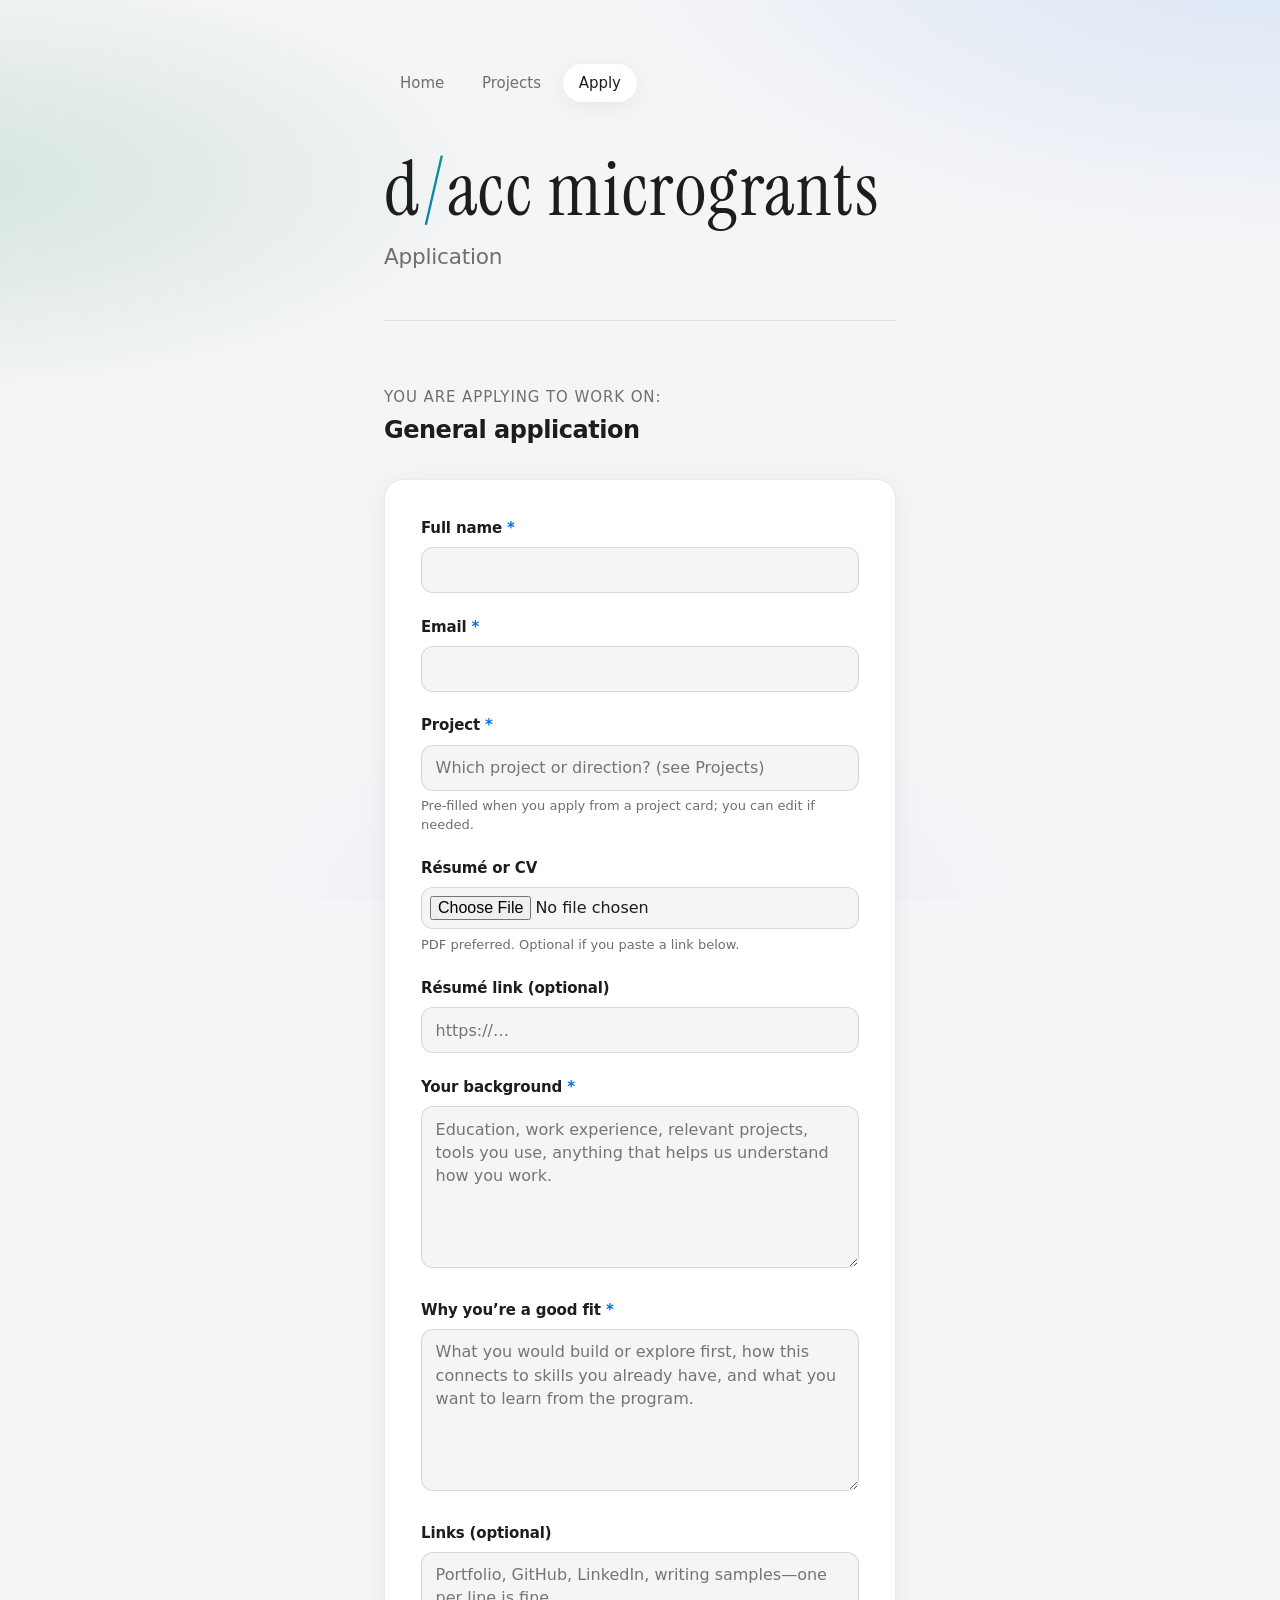
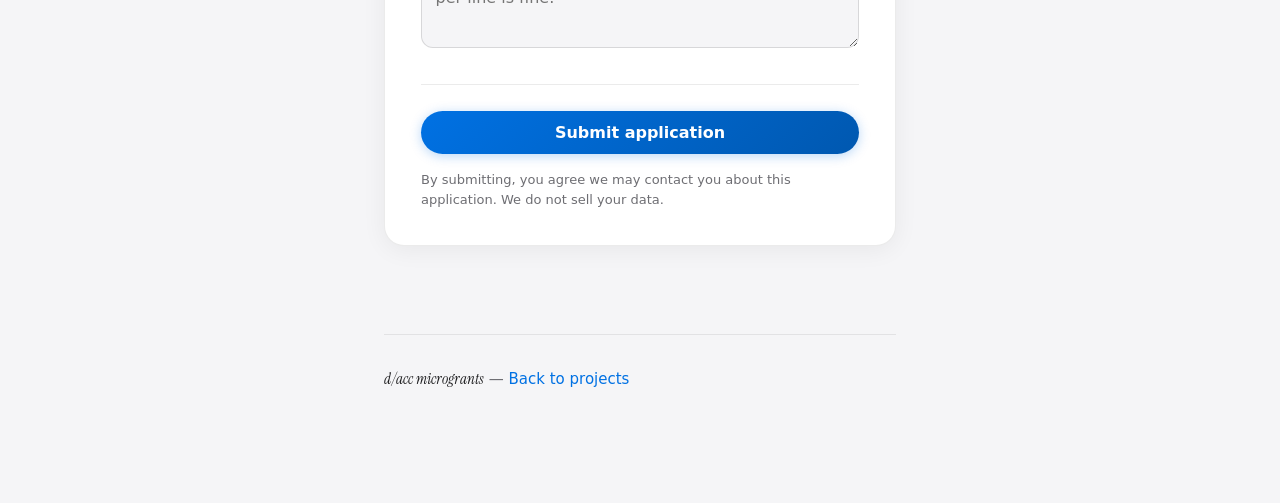
==== apply.html @ 26835575 "Add apply form, thank-you page, CC0 hero image, and nav updates Made-with: Cursor" ====
<!DOCTYPE html>
<html lang="en">
<head>
  <meta charset="utf-8">
  <meta name="viewport" content="width=device-width, initial-scale=1">
  <title>Apply — d/acc microgrants</title>
  <meta name="description" content="Apply to work on a d/acc microgrants project.">
  <link rel="preconnect" href="https://fonts.googleapis.com">
  <link rel="preconnect" href="https://fonts.gstatic.com" crossorigin>
  <link href="https://fonts.googleapis.com/css2?family=Instrument+Serif:ital@0;1&display=swap" rel="stylesheet">
  <link rel="stylesheet" href="styles.css">
  <!-- Form delivery: replace YOUR_EMAIL with the inbox that should receive applications (FormSubmit.co will ask you to confirm it once). -->
</head>
<body>
  <div class="wrap wrap--narrow">
    <nav class="nav" aria-label="Primary">
      <a href="index.html">Home</a>
      <a href="projects.html">Projects</a>
      <a href="apply.html" aria-current="page">Apply</a>
    </nav>

    <header class="site-header">
      <h1 class="mark"><a href="index.html">d<span>/</span>acc microgrants</a></h1>
      <p class="tagline">Application</p>
    </header>

    <p class="apply-lead">You are applying to work on:</p>
    <p class="apply-project" id="project-display">Loading…</p>

    <form
      class="apply-form"
      action="https://formsubmit.co/YOUR_EMAIL@example.com"
      method="post"
      enctype="multipart/form-data"
    >
      <input type="hidden" name="_subject" id="form-subject" value="d/acc microgrants application">
      <input type="hidden" name="_next" id="form-next" value="">
      <input type="hidden" name="_captcha" value="false">
      <input type="text" name="_honey" class="form-honey" tabindex="-1" autocomplete="off" aria-hidden="true">

      <div class="form-field">
        <label class="form-label" for="field-name">Full name <span class="form-req">*</span></label>
        <input class="form-input" type="text" name="name" id="field-name" required autocomplete="name">
      </div>

      <div class="form-field">
        <label class="form-label" for="field-email">Email <span class="form-req">*</span></label>
        <input class="form-input" type="email" name="email" id="field-email" required autocomplete="email">
      </div>

      <div class="form-field">
        <label class="form-label" for="field-project">Project <span class="form-req">*</span></label>
        <input class="form-input" type="text" name="project" id="field-project" required>
        <p class="form-hint">Pre-filled when you apply from a project card; you can edit if needed.</p>
      </div>

      <div class="form-field">
        <label class="form-label" for="field-resume">Résumé or CV</label>
        <input class="form-input form-file" type="file" name="attachment" id="field-resume" accept=".pdf,.doc,.docx,.txt,application/pdf">
        <p class="form-hint">PDF preferred. Optional if you paste a link below.</p>
      </div>

      <div class="form-field">
        <label class="form-label" for="field-resume-url">Résumé link (optional)</label>
        <input class="form-input" type="url" name="resume_url" id="field-resume-url" placeholder="https://…" autocomplete="url">
      </div>

      <div class="form-field">
        <label class="form-label" for="field-background">Your background <span class="form-req">*</span></label>
        <textarea class="form-textarea" name="background" id="field-background" required rows="6" placeholder="Education, work experience, relevant projects, tools you use, anything that helps us understand how you work."></textarea>
      </div>

      <div class="form-field">
        <label class="form-label" for="field-fit">Why you&rsquo;re a good fit <span class="form-req">*</span></label>
        <textarea class="form-textarea" name="why_fit" id="field-fit" required rows="6" placeholder="What you would build or explore first, how this connects to skills you already have, and what you want to learn from the program."></textarea>
      </div>

      <div class="form-field">
        <label class="form-label" for="field-links">Links (optional)</label>
        <textarea class="form-textarea" name="links" id="field-links" rows="3" placeholder="Portfolio, GitHub, LinkedIn, writing samples—one per line is fine."></textarea>
      </div>

      <div class="form-actions">
        <button class="apply-btn form-submit" type="submit">Submit application</button>
        <p class="form-footnote">By submitting, you agree we may contact you about this application. We do not sell your data.</p>
      </div>
    </form>

    <footer>
      <p><em>d/acc microgrants</em> — <a href="projects.html" class="text-link">Back to projects</a></p>
    </footer>
  </div>

  <script>
    (function () {
      var params = new URLSearchParams(window.location.search);
      var raw = params.get("project");
      var projectInput = document.getElementById("field-project");
      var subject = document.getElementById("form-subject");
      var display = document.getElementById("project-display");
      var next = document.getElementById("form-next");

      if (raw) {
        var decoded = decodeURIComponent(raw.replace(/\+/g, " "));
        projectInput.value = decoded;
        display.textContent = decoded;
        subject.value = "Application: " + decoded;
      } else {
        display.textContent = "General application";
        projectInput.placeholder = "Which project or direction? (see Projects)";
        subject.value = "d/acc microgrants application (general)";
      }

      next.value = new URL("thank-you.html", window.location.href).href;
    })();
  </script>
</body>
</html>
---- styles.css ----
:root {
  --bg: #f5f5f7;
  --bg-elevated: #ffffff;
  --text: #1d1d1f;
  --muted: #6e6e73;
  --border: rgba(0, 0, 0, 0.08);
  --border-strong: rgba(0, 0, 0, 0.12);
  --accent-green: #0d7d4d;
  --accent-green-mid: #12a162;
  --accent-blue: #0071e3;
  --accent-blue-deep: #0058b0;
  --glow-green: rgba(13, 125, 77, 0.14);
  --glow-blue: rgba(0, 113, 227, 0.12);
  --max: 58rem;
  --max-wide: 80rem;
  --radius-lg: 20px;
  --radius-md: 12px;
  --shadow-soft: 0 4px 24px rgba(0, 0, 0, 0.06);
  --shadow-card: 0 8px 40px rgba(0, 0, 0, 0.07);
}

* {
  box-sizing: border-box;
}

html {
  scroll-behavior: smooth;
}

body {
  margin: 0;
  font-family: system-ui, -apple-system, BlinkMacSystemFont, "Segoe UI", Roboto, "Helvetica Neue", Arial, sans-serif;
  font-size: 1.0625rem;
  line-height: 1.6;
  color: var(--text);
  background-color: var(--bg);
  background-image:
    radial-gradient(ellipse 100% 70% at 100% -10%, var(--glow-blue), transparent 55%),
    radial-gradient(ellipse 90% 50% at -5% 20%, var(--glow-green), transparent 50%),
    radial-gradient(ellipse 60% 40% at 50% 100%, rgba(0, 113, 227, 0.05), transparent 55%);
  background-attachment: fixed;
  -webkit-font-smoothing: antialiased;
}

.wrap {
  max-width: min(var(--max), 100% - 2rem);
  margin: 0 auto;
  padding: clamp(2.25rem, 5vw, 4rem) clamp(1.25rem, 5vw, 4rem) clamp(4rem, 10vw, 7rem);
}

.page-home main.wrap {
  padding-top: clamp(0.5rem, 2vw, 1.25rem);
}

.wrap--wide {
  max-width: min(var(--max-wide), 100% - 2rem);
}

.wrap--narrow {
  max-width: min(40rem, 100% - 2rem);
}

.nav {
  display: flex;
  flex-wrap: wrap;
  align-items: center;
  gap: 0.35rem;
  margin-bottom: clamp(2rem, 4vw, 3rem);
  font-size: 0.9375rem;
  font-weight: 500;
}

.nav a {
  color: var(--muted);
  text-decoration: none;
  padding: 0.45rem 1rem;
  border-radius: 999px;
  transition: color 0.2s ease, background 0.2s ease, box-shadow 0.2s ease;
}

.nav a:hover {
  color: var(--text);
  background: rgba(255, 255, 255, 0.65);
}

.nav a[aria-current="page"] {
  color: var(--text);
  background: var(--bg-elevated);
  box-shadow: var(--shadow-soft);
}

.nav a:focus-visible {
  outline: 2px solid var(--accent-blue);
  outline-offset: 3px;
}

.site-header {
  margin-bottom: clamp(2.5rem, 5vw, 4rem);
  padding-bottom: clamp(2rem, 4vw, 3rem);
  border-bottom: 1px solid var(--border);
}

.hero-shell {
  position: relative;
  width: 100%;
  margin: 0 0 clamp(1.5rem, 3vw, 2.5rem);
  overflow: hidden;
  border-radius: 0 0 clamp(16px, 2.5vw, var(--radius-lg)) clamp(16px, 2.5vw, var(--radius-lg));
  box-shadow: 0 12px 48px rgba(0, 0, 0, 0.08);
}

.hero-bg {
  position: absolute;
  inset: 0;
  width: 100%;
  height: 100%;
  object-fit: cover;
  object-position: center 38%;
}

.hero-overlay {
  position: absolute;
  inset: 0;
  z-index: 1;
  pointer-events: none;
  background: linear-gradient(
    165deg,
    rgba(255, 255, 255, 0.92) 0%,
    rgba(245, 245, 247, 0.55) 28%,
    rgba(245, 245, 247, 0.72) 55%,
    rgba(245, 245, 247, 0.96) 100%
  );
}

.hero-inner {
  position: relative;
  z-index: 2;
  min-height: min(68vh, 720px);
  display: flex;
  flex-direction: column;
  padding-top: clamp(1.75rem, 4vw, 2.75rem);
  padding-bottom: clamp(2rem, 4vw, 3rem);
}

.hero-inner .nav {
  margin-bottom: auto;
}

.hero-head {
  margin-top: clamp(2.5rem, 10vh, 6rem);
}

.hero-head .mark {
  text-shadow: 0 1px 2px rgba(255, 255, 255, 0.8);
}

.hero-head .tagline {
  text-shadow: 0 1px 1px rgba(255, 255, 255, 0.9);
}

.hero-credit {
  margin: 1.5rem 0 0;
  padding-top: 1rem;
  border-top: 1px solid var(--border);
  font-size: 0.75rem;
  color: var(--muted);
  line-height: 1.5;
  max-width: 52ch;
}

.hero-credit a {
  color: var(--muted);
  text-decoration: underline;
  text-decoration-color: rgba(0, 113, 227, 0.35);
  text-underline-offset: 2px;
}

.hero-credit a:hover {
  color: var(--accent-blue);
  text-decoration-color: var(--accent-blue);
}

.mark {
  font-family: "Instrument Serif", Georgia, "Times New Roman", serif;
  font-size: clamp(3rem, 8.5vw, 4.75rem);
  font-weight: 400;
  letter-spacing: 0.02em;
  line-height: 1.05;
  margin: 0 0 0.65rem;
  font-feature-settings: "kern" 1;
}

.mark a {
  color: inherit;
  text-decoration: none;
}

.mark a:hover {
  opacity: 0.85;
}

.mark span {
  background: linear-gradient(125deg, var(--accent-green-mid) 0%, var(--accent-blue) 100%);
  -webkit-background-clip: text;
  background-clip: text;
  -webkit-text-fill-color: transparent;
  padding-right: 0.02em;
}

@supports not (background-clip: text) {
  .mark span {
    -webkit-text-fill-color: var(--accent-blue);
    color: var(--accent-blue);
  }
}

.tagline {
  margin: 0;
  font-size: clamp(1.125rem, 2.5vw, 1.35rem);
  color: var(--muted);
  font-weight: 400;
  max-width: 36ch;
  line-height: 1.45;
  letter-spacing: -0.01em;
}

section {
  margin-bottom: clamp(3rem, 6vw, 5rem);
}

section:last-of-type {
  margin-bottom: 0;
}

h2 {
  font-family: "Instrument Serif", Georgia, "Times New Roman", serif;
  font-size: clamp(1.65rem, 3.5vw, 2rem);
  font-weight: 400;
  margin: 0 0 0.85rem;
  color: var(--text);
  letter-spacing: -0.02em;
}

.project-area {
  margin-bottom: clamp(3rem, 5vw, 4.5rem);
}

.project-area:last-of-type {
  margin-bottom: 0;
}

.project-area > p {
  margin: 0 0 1.25rem;
  color: var(--muted);
  max-width: 52ch;
}

.project-area .goal-lead strong {
  color: var(--text);
  font-weight: 600;
}

.card-grid {
  display: grid;
  gap: 1.25rem;
  grid-template-columns: 1fr;
}

@media (min-width: 700px) {
  .card-grid {
    grid-template-columns: repeat(2, 1fr);
  }
}

@media (min-width: 1100px) {
  .card-grid {
    grid-template-columns: repeat(3, 1fr);
  }
}

.project-card {
  background: var(--bg-elevated);
  border: 1px solid var(--border);
  border-radius: var(--radius-lg);
  padding: 1.5rem 1.6rem;
  display: flex;
  flex-direction: column;
  gap: 1rem;
  min-height: 100%;
  box-shadow: var(--shadow-soft);
  transition: box-shadow 0.25s ease, border-color 0.25s ease, transform 0.25s ease;
}

.project-card:hover {
  box-shadow: var(--shadow-card);
  border-color: var(--border-strong);
  transform: translateY(-2px);
}

.project-card h3 {
  margin: 0;
  font-size: 1.0625rem;
  font-weight: 600;
  color: var(--text);
  line-height: 1.35;
  letter-spacing: -0.015em;
}

.project-card p {
  margin: 0;
  flex: 1;
  font-size: 0.98rem;
  color: var(--muted);
  line-height: 1.55;
}

.apply-btn {
  display: inline-block;
  align-self: flex-start;
  margin-top: 0.15rem;
  padding: 0.6rem 1.2rem;
  font-size: 0.875rem;
  font-weight: 600;
  font-family: inherit;
  color: #fff;
  background: linear-gradient(135deg, var(--accent-blue) 0%, var(--accent-blue-deep) 100%);
  border: none;
  border-radius: 980px;
  text-decoration: none;
  cursor: pointer;
  box-shadow: 0 2px 12px rgba(0, 113, 227, 0.28);
  transition: transform 0.2s ease, box-shadow 0.2s ease, filter 0.2s ease;
}

.apply-btn:hover {
  filter: brightness(1.05);
  box-shadow: 0 4px 20px rgba(0, 113, 227, 0.35);
  transform: translateY(-1px);
}

.apply-btn:focus-visible {
  outline: 2px solid var(--accent-green-mid);
  outline-offset: 3px;
}

p {
  margin: 0 0 1rem;
  color: var(--muted);
  max-width: 62ch;
}

p:last-child {
  margin-bottom: 0;
}

.lede {
  font-size: clamp(1.2rem, 2.5vw, 1.45rem);
  color: var(--text);
  line-height: 1.55;
  max-width: 52ch;
  letter-spacing: -0.02em;
}

.lede strong {
  color: var(--text);
  font-weight: 600;
}

.our-bet em {
  color: var(--text);
  font-style: normal;
  font-weight: 500;
}

ul.risks {
  list-style: none;
  margin: 1.5rem 0 0;
  padding: 0;
}

ul.risks li {
  margin: 0;
  padding: 1.75rem 0;
  background: none;
  border: none;
  border-radius: 0;
  border-bottom: 1px solid var(--border);
}

ul.risks li:first-child {
  padding-top: 0;
}

ul.risks li:last-child {
  border-bottom: none;
  padding-bottom: 0;
}

ul.risks strong {
  display: block;
  font-weight: 600;
  font-size: 1.0625rem;
  color: var(--text);
  margin-bottom: 0.4rem;
  letter-spacing: -0.02em;
}

ul.risks a {
  color: var(--accent-blue);
  text-decoration: none;
  font-weight: 500;
  border-bottom: 1px solid transparent;
  transition: border-color 0.15s ease, color 0.15s ease;
}

ul.risks a:hover {
  border-bottom-color: var(--accent-blue);
}

ul.risks a:focus-visible {
  outline: 2px solid var(--accent-blue);
  outline-offset: 3px;
  border-radius: 2px;
}

.section-provide > h2 {
  margin-bottom: 0.5rem;
}

.section-provide .section-sub {
  margin: 0 0 1.75rem;
  color: var(--muted);
  max-width: 48ch;
}

.offer {
  display: grid;
  gap: 1.25rem;
  grid-template-columns: 1fr;
}

@media (min-width: 720px) {
  .offer {
    grid-template-columns: repeat(3, 1fr);
  }
}

.offer article {
  padding: 1.6rem 1.5rem;
  border-radius: var(--radius-lg);
  background: var(--bg-elevated);
  border: 1px solid var(--border);
  box-shadow: var(--shadow-soft);
  position: relative;
  overflow: hidden;
}

.offer article::before {
  content: "";
  position: absolute;
  top: 0;
  left: 0;
  right: 0;
  height: 3px;
  border-radius: var(--radius-lg) var(--radius-lg) 0 0;
  opacity: 0.9;
}

.offer article:nth-child(1)::before {
  background: linear-gradient(90deg, var(--accent-green-mid), var(--accent-green));
}

.offer article:nth-child(2)::before {
  background: linear-gradient(90deg, var(--accent-blue), #5ac8fa);
}

.offer article:nth-child(3)::before {
  background: linear-gradient(90deg, var(--accent-green-mid), var(--accent-blue));
}

.offer h3 {
  margin: 0 0 0.5rem;
  font-size: 1.0625rem;
  font-weight: 600;
  color: var(--text);
  letter-spacing: -0.02em;
}

.offer p {
  margin: 0;
  font-size: 0.98rem;
  max-width: none;
}

footer {
  margin-top: clamp(3.5rem, 7vw, 5.5rem);
  padding-top: 2rem;
  border-top: 1px solid var(--border);
  font-size: 0.9375rem;
  color: var(--muted);
}

footer em {
  font-family: "Instrument Serif", Georgia, serif;
  font-style: italic;
  color: var(--text);
}

.page-intro {
  margin-bottom: clamp(2.5rem, 4vw, 3.5rem);
}

.page-intro p {
  margin: 0;
  font-size: 1.125rem;
  color: var(--muted);
  max-width: 48ch;
  line-height: 1.55;
}

.text-link {
  color: var(--accent-blue);
  text-decoration: none;
  font-weight: 500;
  border-bottom: 1px solid transparent;
  transition: border-color 0.15s ease, color 0.15s ease;
}

.text-link:hover {
  border-bottom-color: var(--accent-blue);
}

.text-link:focus-visible {
  outline: 2px solid var(--accent-blue);
  outline-offset: 3px;
  border-radius: 2px;
}

.inline-cta .text-link {
  font-weight: 600;
}

.inline-cta {
  margin-top: 1.75rem;
  max-width: none;
}

.faq {
  margin: 0;
  padding: 0;
  list-style: none;
}

.faq-item {
  margin: 0;
  padding: 1.65rem 0;
  background: none;
  border: none;
  border-radius: 0;
  border-bottom: 1px solid var(--border);
}

.faq-item:first-child {
  padding-top: 0.25rem;
}

.faq-item:last-child {
  border-bottom: none;
  padding-bottom: 0;
}

.faq-item h3 {
  margin: 0 0 0.55rem;
  font-family: system-ui, -apple-system, BlinkMacSystemFont, "Segoe UI", sans-serif;
  font-size: 1.0625rem;
  font-weight: 600;
  color: var(--text);
  line-height: 1.35;
  letter-spacing: -0.02em;
}

.faq-item p {
  margin: 0;
  font-size: 1rem;
  color: var(--muted);
  max-width: 58ch;
  line-height: 1.6;
}

.faq-item strong {
  color: var(--text);
  font-weight: 600;
}

.faq-intro {
  margin: 0 0 0.25rem;
  color: var(--muted);
  max-width: 48ch;
}

.apply-lead {
  margin: 0 0 0.35rem;
  font-size: 0.9375rem;
  font-weight: 500;
  color: var(--muted);
  text-transform: uppercase;
  letter-spacing: 0.06em;
  max-width: none;
}

.apply-project {
  margin: 0 0 2rem;
  font-size: clamp(1.25rem, 3vw, 1.5rem);
  font-weight: 600;
  color: var(--text);
  letter-spacing: -0.02em;
  line-height: 1.35;
  max-width: none;
}

.apply-form {
  position: relative;
  background: var(--bg-elevated);
  border: 1px solid var(--border);
  border-radius: var(--radius-lg);
  padding: clamp(1.5rem, 4vw, 2.25rem);
  box-shadow: var(--shadow-soft);
}

.form-field {
  margin-bottom: 1.35rem;
}

.form-field:last-of-type {
  margin-bottom: 0;
}

.form-label {
  display: block;
  margin-bottom: 0.45rem;
  font-size: 0.9375rem;
  font-weight: 600;
  color: var(--text);
  letter-spacing: -0.01em;
}

.form-req {
  color: var(--accent-blue);
  font-weight: 700;
}

.form-input,
.form-textarea {
  width: 100%;
  margin: 0;
  padding: 0.65rem 0.85rem;
  font-family: inherit;
  font-size: 1rem;
  line-height: 1.45;
  color: var(--text);
  background: var(--bg);
  border: 1px solid var(--border-strong);
  border-radius: var(--radius-md);
  transition: border-color 0.2s ease, box-shadow 0.2s ease;
}

.form-input:focus,
.form-textarea:focus {
  outline: none;
  border-color: var(--accent-blue);
  box-shadow: 0 0 0 3px rgba(0, 113, 227, 0.15);
}

.form-textarea {
  resize: vertical;
  min-height: 6rem;
}

.form-file {
  padding: 0.5rem;
  cursor: pointer;
}

.form-hint {
  margin: 0.4rem 0 0;
  font-size: 0.8125rem;
  color: var(--muted);
  line-height: 1.45;
  max-width: none;
}

.form-honey {
  position: absolute;
  left: -9999px;
  width: 1px;
  height: 1px;
  opacity: 0;
}

.form-actions {
  margin-top: 1.75rem;
  padding-top: 1.5rem;
  border-top: 1px solid var(--border);
}

.form-submit {
  width: 100%;
  text-align: center;
  padding-top: 0.75rem;
  padding-bottom: 0.75rem;
  font-size: 1rem;
}

.form-footnote {
  margin: 1rem 0 0;
  font-size: 0.8125rem;
  color: var(--muted);
  line-height: 1.5;
  max-width: none;
}

.thank-you-lede {
  margin-bottom: 1rem;
}

.thank-you-muted {
  margin: 0 0 1.5rem;
  color: var(--muted);
  max-width: 48ch;
}
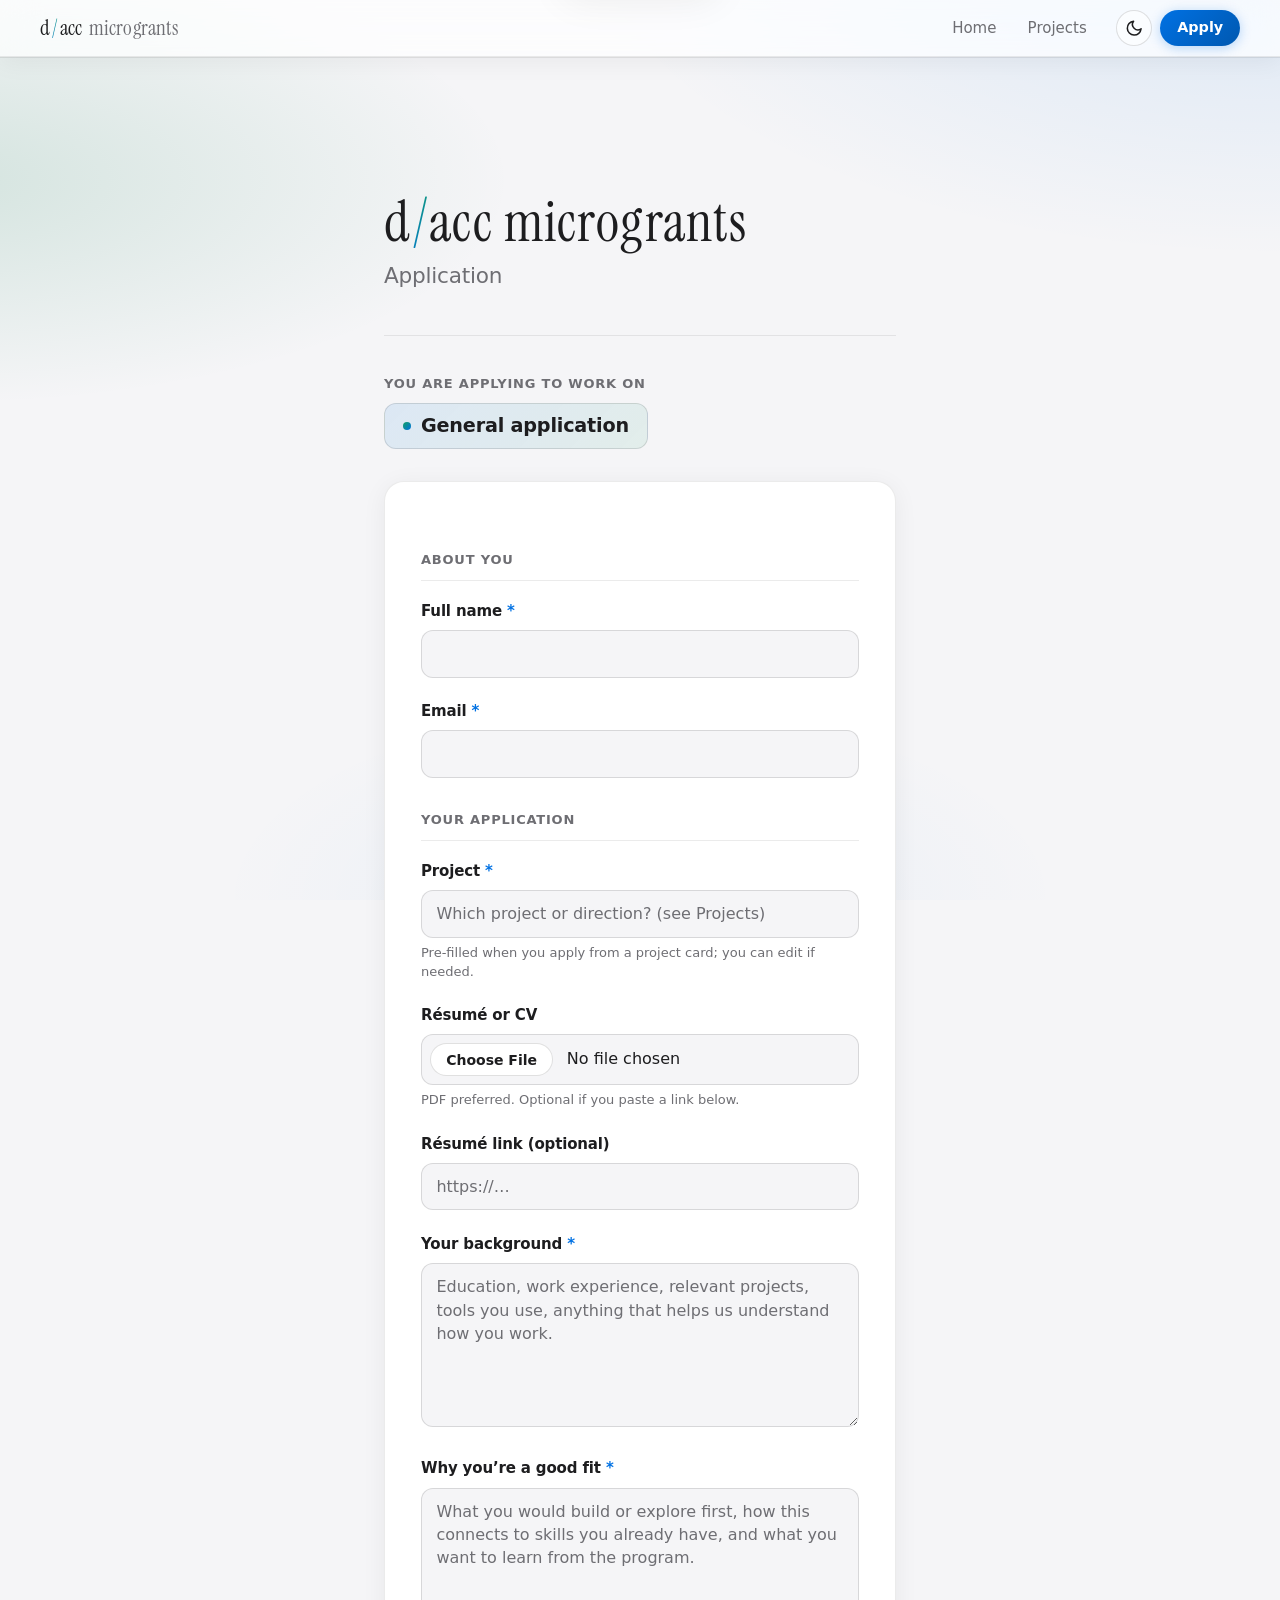
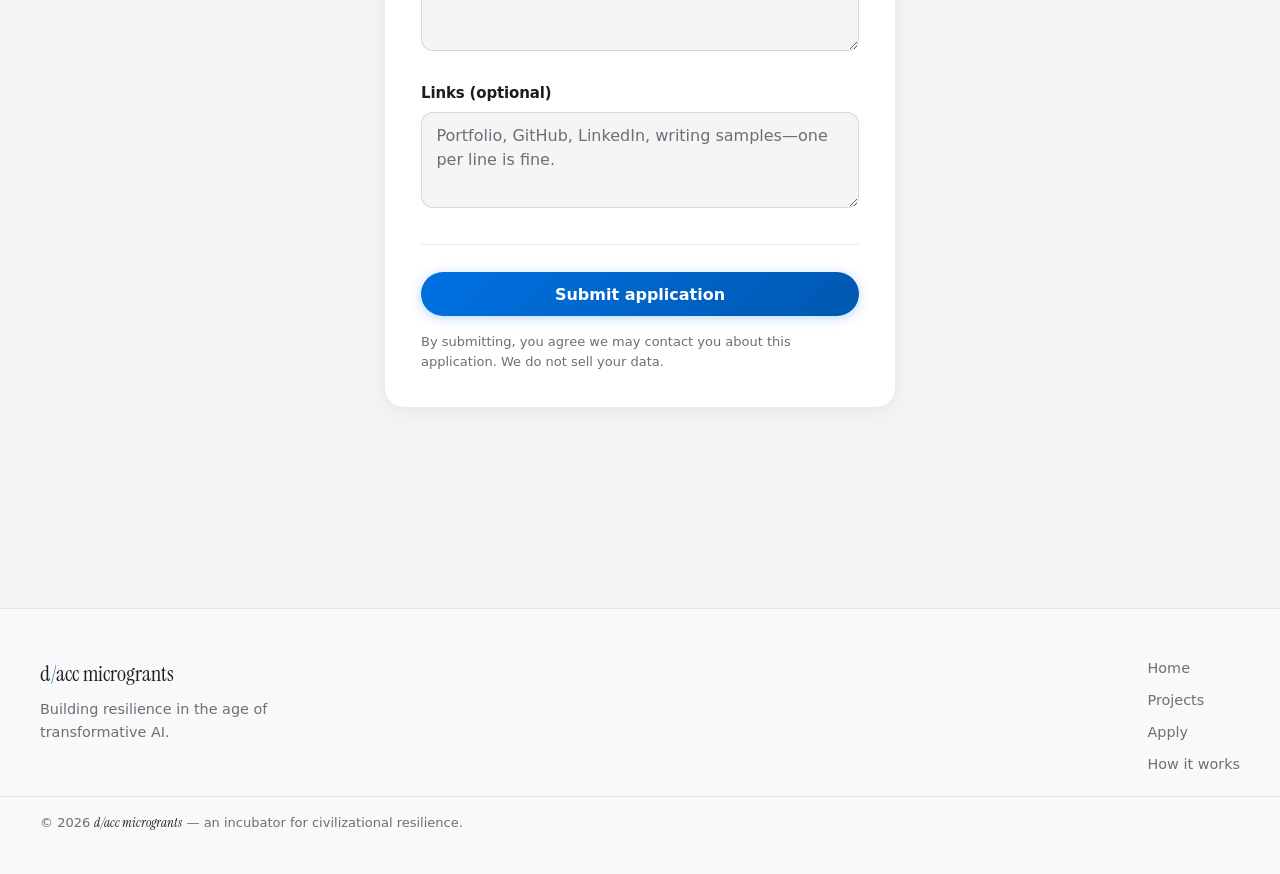
==== commit 28318de6: "Improve UX/UI: persistent header, dark mode, project search + category nav - Add a persistent glassy" ====
--- a/apply.html
+++ b/apply.html
@@ -5,27 +5,45 @@
   <meta name="viewport" content="width=device-width, initial-scale=1">
   <title>Apply — d/acc microgrants</title>
   <meta name="description" content="Apply to work on a d/acc microgrants project.">
+  <meta name="theme-color" content="#f5f5f7" media="(prefers-color-scheme: light)">
+  <meta name="theme-color" content="#0b0d11" media="(prefers-color-scheme: dark)">
+  <meta name="robots" content="noindex">
+  <link rel="icon" href="favicon.svg" type="image/svg+xml">
   <link rel="preconnect" href="https://fonts.googleapis.com">
   <link rel="preconnect" href="https://fonts.gstatic.com" crossorigin>
   <link href="https://fonts.googleapis.com/css2?family=Instrument+Serif:ital@0;1&display=swap" rel="stylesheet">
   <link rel="stylesheet" href="styles.css">
+  <script>(function(){try{var t=localStorage.getItem('theme');if(!t){t=matchMedia('(prefers-color-scheme: dark)').matches?'dark':'light';}document.documentElement.setAttribute('data-theme',t);}catch(e){document.documentElement.setAttribute('data-theme','light');}})();</script>
   <!-- Form delivery: replace YOUR_EMAIL with the inbox that should receive applications (FormSubmit.co will ask you to confirm it once). -->
 </head>
-<body>
-  <div class="wrap wrap--narrow">
-    <nav class="nav" aria-label="Primary">
-      <a href="index.html">Home</a>
-      <a href="projects.html">Projects</a>
-      <a href="apply.html" aria-current="page">Apply</a>
-    </nav>
+<body class="page-apply">
+  <a class="skip-link" href="#main">Skip to content</a>
 
-    <header class="site-header">
+  <header class="site-bar" role="banner">
+    <div class="site-bar-inner">
+      <a class="site-bar-mark" href="index.html">d<span aria-hidden="true">/</span>acc<span class="site-bar-mark-light">&nbsp;microgrants</span></a>
+      <nav class="site-nav" aria-label="Primary">
+        <a href="index.html">Home</a>
+        <a href="projects.html">Projects</a>
+      </nav>
+      <div class="site-bar-actions">
+        <button class="theme-toggle" type="button" aria-label="Switch to dark theme" aria-pressed="false" title="Toggle dark mode">
+          <svg class="ti ti-moon" viewBox="0 0 24 24" fill="none" stroke="currentColor" stroke-width="2" stroke-linecap="round" stroke-linejoin="round" aria-hidden="true"><path d="M21 12.79A9 9 0 1 1 11.21 3 7 7 0 0 0 21 12.79z"/></svg>
+          <svg class="ti ti-sun" viewBox="0 0 24 24" fill="none" stroke="currentColor" stroke-width="2" stroke-linecap="round" stroke-linejoin="round" aria-hidden="true"><circle cx="12" cy="12" r="4"/><path d="M12 2v2M12 20v2M4.93 4.93l1.41 1.41M17.66 17.66l1.41 1.41M2 12h2M20 12h2M4.93 19.07l1.41-1.41M17.66 6.34l1.41-1.41"/></svg>
+        </button>
+        <a class="site-cta" href="apply.html" aria-current="page">Apply</a>
+      </div>
+    </div>
+  </header>
+
+  <main class="wrap wrap--narrow" id="main">
+    <div class="page-head">
       <h1 class="mark"><a href="index.html">d<span>/</span>acc microgrants</a></h1>
       <p class="tagline">Application</p>
-    </header>
+    </div>
 
-    <p class="apply-lead">You are applying to work on:</p>
-    <p class="apply-project" id="project-display">Loading…</p>
+    <p class="apply-lead">You are applying to work on</p>
+    <p class="apply-project"><span class="apply-project-chip" id="project-display">Loading…</span></p>
 
     <form
       class="apply-form"
@@ -38,6 +56,8 @@
       <input type="hidden" name="_captcha" value="false">
       <input type="text" name="_honey" class="form-honey" tabindex="-1" autocomplete="off" aria-hidden="true">
 
+      <p class="form-section-label">About you</p>
+
       <div class="form-field">
         <label class="form-label" for="field-name">Full name <span class="form-req">*</span></label>
         <input class="form-input" type="text" name="name" id="field-name" required autocomplete="name">
@@ -47,6 +67,8 @@
         <label class="form-label" for="field-email">Email <span class="form-req">*</span></label>
         <input class="form-input" type="email" name="email" id="field-email" required autocomplete="email">
       </div>
+
+      <p class="form-section-label">Your application</p>
 
       <div class="form-field">
         <label class="form-label" for="field-project">Project <span class="form-req">*</span></label>
@@ -85,11 +107,23 @@
         <p class="form-footnote">By submitting, you agree we may contact you about this application. We do not sell your data.</p>
       </div>
     </form>
+  </main>
 
-    <footer>
-      <p><em>d/acc microgrants</em> — <a href="projects.html" class="text-link">Back to projects</a></p>
-    </footer>
-  </div>
+  <footer class="site-footer">
+    <div class="site-footer-inner">
+      <div class="site-footer-brand">
+        <span class="footer-mark">d<span>/</span>acc microgrants</span>
+        <p>Building resilience in the age of transformative AI.</p>
+      </div>
+      <nav class="site-footer-nav" aria-label="Footer">
+        <a href="index.html">Home</a>
+        <a href="projects.html">Projects</a>
+        <a href="apply.html">Apply</a>
+        <a href="index.html#faq-heading">How it works</a>
+      </nav>
+    </div>
+    <p class="site-footer-fine">© <span data-year>2026</span> <em>d/acc microgrants</em> — an incubator for civilizational resilience.</p>
+  </footer>
 
   <script>
     (function () {
@@ -114,5 +148,6 @@
       next.value = new URL("thank-you.html", window.location.href).href;
     })();
   </script>
+  <script src="main.js" defer></script>
 </body>
 </html>
--- a/styles.css
+++ b/styles.css
@@ -1,22 +1,81 @@
+/* =========================================================================
+   d/acc microgrants — design system
+   Light is the default; [data-theme="dark"] supplies the dark palette.
+   Colors are driven by tokens so both themes share one set of rules.
+   ========================================================================= */
+
 :root {
   --bg: #f5f5f7;
+  --bg-rgb: 245, 245, 247;
   --bg-elevated: #ffffff;
+  --bg-elevated-rgb: 255, 255, 255;
   --text: #1d1d1f;
   --muted: #6e6e73;
   --border: rgba(0, 0, 0, 0.08);
   --border-strong: rgba(0, 0, 0, 0.12);
+
   --accent-green: #0d7d4d;
   --accent-green-mid: #12a162;
+  --accent-green-text: #0a5c3a;
   --accent-blue: #0071e3;
   --accent-blue-deep: #0058b0;
+
   --glow-green: rgba(13, 125, 77, 0.14);
   --glow-blue: rgba(0, 113, 227, 0.12);
+  --glow-bottom: rgba(0, 113, 227, 0.05);
+
+  --glass-bg: rgba(255, 255, 255, 0.55);
+  --glass-bg-hover: rgba(255, 255, 255, 0.82);
+  --glass-bg-active: rgba(255, 255, 255, 0.94);
+  --bar-bg: rgba(255, 255, 255, 0.72);
+  --field-bg: var(--bg);
+
+  --hero-shadow: 0 1px 3px rgba(255, 255, 255, 0.9), 0 2px 20px rgba(245, 245, 247, 0.8);
+
   --max: 58rem;
   --max-wide: 80rem;
+  --bar-h: 3.5rem;
+
   --radius-lg: 20px;
   --radius-md: 12px;
+  --radius-pill: 980px;
+
   --shadow-soft: 0 4px 24px rgba(0, 0, 0, 0.06);
   --shadow-card: 0 8px 40px rgba(0, 0, 0, 0.07);
+  --shadow-bar: 0 1px 0 var(--border), 0 6px 24px rgba(0, 0, 0, 0.05);
+}
+
+:root[data-theme="dark"] {
+  --bg: #0b0d11;
+  --bg-rgb: 11, 13, 17;
+  --bg-elevated: #15181e;
+  --bg-elevated-rgb: 21, 24, 30;
+  --text: #f1f3f5;
+  --muted: #9aa1ac;
+  --border: rgba(255, 255, 255, 0.10);
+  --border-strong: rgba(255, 255, 255, 0.18);
+
+  --accent-green: #34d39b;
+  --accent-green-mid: #2bbf8a;
+  --accent-green-text: #41dca3;
+  --accent-blue: #3b9dff;
+  --accent-blue-deep: #2f7fe0;
+
+  --glow-green: rgba(45, 212, 164, 0.10);
+  --glow-blue: rgba(59, 157, 255, 0.10);
+  --glow-bottom: rgba(59, 157, 255, 0.06);
+
+  --glass-bg: rgba(30, 34, 42, 0.55);
+  --glass-bg-hover: rgba(42, 48, 58, 0.85);
+  --glass-bg-active: rgba(50, 56, 68, 0.95);
+  --bar-bg: rgba(13, 16, 21, 0.72);
+  --field-bg: rgba(255, 255, 255, 0.04);
+
+  --hero-shadow: 0 1px 12px rgba(0, 0, 0, 0.6), 0 2px 30px rgba(0, 0, 0, 0.5);
+
+  --shadow-soft: 0 4px 24px rgba(0, 0, 0, 0.4);
+  --shadow-card: 0 10px 44px rgba(0, 0, 0, 0.55);
+  --shadow-bar: 0 1px 0 var(--border), 0 8px 28px rgba(0, 0, 0, 0.45);
 }
 
 * {
@@ -37,21 +96,24 @@
   background-image:
     radial-gradient(ellipse 100% 70% at 100% -10%, var(--glow-blue), transparent 55%),
     radial-gradient(ellipse 90% 50% at -5% 20%, var(--glow-green), transparent 50%),
-    radial-gradient(ellipse 60% 40% at 50% 100%, rgba(0, 113, 227, 0.05), transparent 55%);
+    radial-gradient(ellipse 60% 40% at 50% 100%, var(--glow-bottom), transparent 55%);
   background-attachment: fixed;
   -webkit-font-smoothing: antialiased;
-}
-
+  transition: background-color 0.3s ease, color 0.3s ease;
+}
+
+::selection {
+  background: var(--accent-blue);
+  color: #fff;
+}
+
+/* ---------- Layout ---------- */
 .wrap {
   max-width: min(var(--max), 100% - 2rem);
   margin: 0 auto;
   padding: clamp(2.25rem, 5vw, 4rem) clamp(1.25rem, 5vw, 4rem) clamp(4rem, 10vw, 7rem);
 }
 
-.page-home main.wrap {
-  padding-top: clamp(0.5rem, 2vw, 1.25rem);
-}
-
 .wrap--wide {
   max-width: min(var(--max-wide), 100% - 2rem);
 }
@@ -60,53 +122,219 @@
   max-width: min(40rem, 100% - 2rem);
 }
 
-.nav {
+.page-home-main {
+  padding-top: clamp(2rem, 5vw, 3rem);
+}
+
+/* ---------- Skip link ---------- */
+.skip-link {
+  position: fixed;
+  top: 0.75rem;
+  left: 50%;
+  transform: translate(-50%, -150%);
+  z-index: 200;
+  padding: 0.6rem 1.1rem;
+  border-radius: var(--radius-pill);
+  background: var(--accent-blue);
+  color: #fff;
+  font-size: 0.9rem;
+  font-weight: 600;
+  text-decoration: none;
+  box-shadow: var(--shadow-card);
+  transition: transform 0.2s ease;
+}
+
+.skip-link:focus {
+  transform: translate(-50%, 0);
+  outline: 2px solid #fff;
+  outline-offset: 2px;
+}
+
+/* ---------- Persistent header ---------- */
+.site-bar {
+  position: sticky;
+  top: 0;
+  z-index: 100;
+  background: var(--bar-bg);
+  -webkit-backdrop-filter: saturate(180%) blur(18px);
+  backdrop-filter: saturate(180%) blur(18px);
+  border-bottom: 1px solid var(--border);
+  box-shadow: var(--shadow-bar);
+}
+
+/* On the home page the bar floats in only after the hero is scrolled past. */
+.site-bar--auto {
+  position: fixed;
+  left: 0;
+  right: 0;
+  top: 0;
+  transform: translateY(-100%);
+  opacity: 0;
+  pointer-events: none;
+  transition: transform 0.35s ease, opacity 0.35s ease;
+}
+
+.site-bar--auto.is-visible {
+  transform: translateY(0);
+  opacity: 1;
+  pointer-events: auto;
+}
+
+.site-bar-inner {
+  display: flex;
+  align-items: center;
+  gap: 0.75rem 1rem;
+  max-width: var(--max-wide);
+  margin: 0 auto;
+  min-height: var(--bar-h);
+  padding: 0.45rem clamp(1.1rem, 5vw, 2.5rem);
+}
+
+.site-bar-mark {
+  display: inline-flex;
+  align-items: baseline;
+  gap: 0.1em;
+  margin-right: auto;
+  font-family: "Instrument Serif", Georgia, "Times New Roman", serif;
+  font-size: 1.3rem;
+  letter-spacing: 0.01em;
+  color: var(--text);
+  text-decoration: none;
+  white-space: nowrap;
+}
+
+.site-bar-mark span[aria-hidden] {
+  background: linear-gradient(125deg, var(--accent-green-mid) 0%, var(--accent-blue) 100%);
+  -webkit-background-clip: text;
+  background-clip: text;
+  -webkit-text-fill-color: transparent;
+}
+
+.site-bar-mark-light {
+  color: var(--muted);
+}
+
+.site-bar-mark:hover {
+  opacity: 0.85;
+}
+
+.site-nav {
   display: flex;
   flex-wrap: wrap;
   align-items: center;
-  gap: 0.35rem;
-  margin-bottom: clamp(2rem, 4vw, 3rem);
+  gap: 0.25rem;
   font-size: 0.9375rem;
   font-weight: 500;
 }
 
-.nav a {
+.site-nav a {
   color: var(--muted);
   text-decoration: none;
-  padding: 0.45rem 1rem;
-  border-radius: 999px;
-  transition: color 0.2s ease, background 0.2s ease, box-shadow 0.2s ease;
-}
-
-.nav a:hover {
-  color: var(--text);
-  background: rgba(255, 255, 255, 0.65);
-}
-
-.nav a[aria-current="page"] {
-  color: var(--text);
-  background: var(--bg-elevated);
-  box-shadow: var(--shadow-soft);
-}
-
-.nav a:focus-visible {
+  padding: 0.4rem 0.85rem;
+  border-radius: var(--radius-pill);
+  transition: color 0.2s ease, background 0.2s ease;
+}
+
+.site-nav a:hover {
+  color: var(--text);
+  background: var(--glass-bg-hover);
+}
+
+.site-nav a[aria-current="page"] {
+  color: var(--text);
+  background: var(--glass-bg-active);
+}
+
+.site-nav a:focus-visible,
+.site-bar-mark:focus-visible {
   outline: 2px solid var(--accent-blue);
   outline-offset: 3px;
-}
-
-.site-header {
-  margin-bottom: clamp(2.5rem, 5vw, 4rem);
-  padding-bottom: clamp(2rem, 4vw, 3rem);
-  border-bottom: 1px solid var(--border);
-}
-
-.hero-shell {
+  border-radius: var(--radius-pill);
+}
+
+.site-bar-actions {
+  display: flex;
+  align-items: center;
+  gap: 0.5rem;
+}
+
+.site-cta {
+  display: inline-flex;
+  align-items: center;
+  padding: 0.42rem 1.05rem;
+  font-size: 0.9rem;
+  font-weight: 600;
+  color: #fff;
+  background: linear-gradient(135deg, var(--accent-blue) 0%, var(--accent-blue-deep) 100%);
+  border-radius: var(--radius-pill);
+  text-decoration: none;
+  box-shadow: 0 2px 12px rgba(0, 113, 227, 0.28);
+  transition: transform 0.2s ease, box-shadow 0.2s ease, filter 0.2s ease;
+}
+
+.site-cta:hover {
+  filter: brightness(1.05);
+  transform: translateY(-1px);
+  box-shadow: 0 4px 18px rgba(0, 113, 227, 0.36);
+}
+
+.site-cta:focus-visible {
+  outline: 2px solid var(--accent-blue);
+  outline-offset: 3px;
+}
+
+/* ---------- Theme toggle ---------- */
+.theme-toggle {
+  display: inline-flex;
+  align-items: center;
+  justify-content: center;
+  width: 2.25rem;
+  height: 2.25rem;
+  padding: 0;
+  color: var(--text);
+  background: var(--glass-bg);
+  border: 1px solid var(--border-strong);
+  border-radius: 50%;
+  cursor: pointer;
+  transition: background 0.2s ease, color 0.2s ease, transform 0.2s ease, border-color 0.2s ease;
+}
+
+.theme-toggle:hover {
+  background: var(--glass-bg-hover);
+  color: var(--accent-blue);
+  transform: translateY(-1px);
+}
+
+.theme-toggle:focus-visible {
+  outline: 2px solid var(--accent-blue);
+  outline-offset: 3px;
+}
+
+.theme-toggle svg {
+  width: 1.15rem;
+  height: 1.15rem;
+}
+
+.theme-toggle .ti-sun {
+  display: none;
+}
+
+:root[data-theme="dark"] .theme-toggle .ti-sun {
+  display: block;
+}
+
+:root[data-theme="dark"] .theme-toggle .ti-moon {
+  display: none;
+}
+
+/* ---------- Hero (home) ---------- */
+.hero-full {
   position: relative;
   width: 100%;
-  margin: 0 0 clamp(1.5rem, 3vw, 2.5rem);
+  min-height: 100vh;
+  min-height: 100dvh;
   overflow: hidden;
-  border-radius: 0 0 clamp(16px, 2.5vw, var(--radius-lg)) clamp(16px, 2.5vw, var(--radius-lg));
-  box-shadow: 0 12px 48px rgba(0, 0, 0, 0.08);
+  margin-bottom: 0;
 }
 
 .hero-bg {
@@ -124,62 +352,172 @@
   z-index: 1;
   pointer-events: none;
   background: linear-gradient(
-    165deg,
-    rgba(255, 255, 255, 0.92) 0%,
-    rgba(245, 245, 247, 0.55) 28%,
-    rgba(245, 245, 247, 0.72) 55%,
-    rgba(245, 245, 247, 0.96) 100%
+    180deg,
+    rgba(var(--bg-rgb), 0.2) 0%,
+    rgba(var(--bg-rgb), 0.35) 28%,
+    rgba(var(--bg-rgb), 0.65) 55%,
+    rgba(var(--bg-rgb), 0.92) 82%,
+    var(--bg) 100%
   );
 }
 
-.hero-inner {
+:root[data-theme="dark"] .hero-bg {
+  filter: brightness(0.82) saturate(1.05);
+}
+
+.hero-full-inner {
   position: relative;
   z-index: 2;
-  min-height: min(68vh, 720px);
+  min-height: 100vh;
+  min-height: 100dvh;
   display: flex;
   flex-direction: column;
-  padding-top: clamp(1.75rem, 4vw, 2.75rem);
-  padding-bottom: clamp(2rem, 4vw, 3rem);
-}
-
-.hero-inner .nav {
-  margin-bottom: auto;
-}
-
-.hero-head {
-  margin-top: clamp(2.5rem, 10vh, 6rem);
-}
-
-.hero-head .mark {
-  text-shadow: 0 1px 2px rgba(255, 255, 255, 0.8);
-}
-
-.hero-head .tagline {
-  text-shadow: 0 1px 1px rgba(255, 255, 255, 0.9);
-}
-
-.hero-credit {
-  margin: 1.5rem 0 0;
-  padding-top: 1rem;
-  border-top: 1px solid var(--border);
-  font-size: 0.75rem;
-  color: var(--muted);
-  line-height: 1.5;
-  max-width: 52ch;
-}
-
-.hero-credit a {
-  color: var(--muted);
-  text-decoration: underline;
-  text-decoration-color: rgba(0, 113, 227, 0.35);
-  text-underline-offset: 2px;
-}
-
-.hero-credit a:hover {
-  color: var(--accent-blue);
-  text-decoration-color: var(--accent-blue);
-}
-
+  max-width: min(var(--max), 100% - 2rem);
+  margin: 0 auto;
+  padding: clamp(1.25rem, 3vw, 2rem) clamp(1.25rem, 5vw, 4rem) clamp(2rem, 6vh, 4rem);
+}
+
+.hero-top {
+  display: flex;
+  align-items: center;
+  justify-content: space-between;
+  gap: 1rem;
+}
+
+.site-nav--hero a,
+.hero-top .theme-toggle {
+  background: rgba(255, 255, 255, 0.55);
+  -webkit-backdrop-filter: blur(10px);
+  backdrop-filter: blur(10px);
+}
+
+:root[data-theme="dark"] .site-nav--hero a,
+:root[data-theme="dark"] .hero-top .theme-toggle {
+  background: rgba(20, 24, 30, 0.5);
+}
+
+.site-nav--hero a:hover {
+  background: rgba(255, 255, 255, 0.82);
+}
+
+:root[data-theme="dark"] .site-nav--hero a:hover {
+  background: rgba(36, 42, 52, 0.85);
+}
+
+.site-nav--hero a[aria-current="page"] {
+  background: rgba(255, 255, 255, 0.94);
+  color: var(--text);
+}
+
+:root[data-theme="dark"] .site-nav--hero a[aria-current="page"] {
+  background: rgba(44, 50, 62, 0.95);
+}
+
+.hero-full-content {
+  margin-top: auto;
+  padding-top: clamp(2rem, 12vh, 6rem);
+  max-width: 40rem;
+}
+
+.hero-eyebrow {
+  display: inline-flex;
+  align-items: center;
+  gap: 0.5rem;
+  margin: 0 0 1.1rem;
+  padding: 0.32rem 0.85rem 0.32rem 0.7rem;
+  font-size: 0.8125rem;
+  font-weight: 600;
+  letter-spacing: 0.01em;
+  color: var(--accent-green-text);
+  background: var(--glass-bg-active);
+  border: 1px solid var(--border);
+  border-radius: var(--radius-pill);
+  box-shadow: var(--shadow-soft);
+}
+
+.hero-eyebrow .dot {
+  width: 0.5rem;
+  height: 0.5rem;
+  border-radius: 50%;
+  background: linear-gradient(135deg, var(--accent-green-mid), var(--accent-blue));
+}
+
+.hero-full .mark {
+  text-shadow: var(--hero-shadow);
+}
+
+.hero-actions {
+  display: flex;
+  flex-wrap: wrap;
+  gap: 0.65rem 0.85rem;
+  margin-top: 1.5rem;
+}
+
+.hero-btn {
+  display: inline-flex;
+  align-items: center;
+  justify-content: center;
+  padding: 0.6rem 1.4rem;
+  font-size: 0.9375rem;
+  font-weight: 600;
+  font-family: inherit;
+  border-radius: var(--radius-pill);
+  text-decoration: none;
+  transition: transform 0.2s ease, box-shadow 0.2s ease, filter 0.2s ease, border-color 0.2s ease, background 0.2s ease, color 0.2s ease;
+}
+
+.hero-btn--primary {
+  color: #fff;
+  background: linear-gradient(135deg, var(--accent-blue) 0%, var(--accent-blue-deep) 100%);
+  border: none;
+  box-shadow: 0 2px 14px rgba(0, 113, 227, 0.3);
+}
+
+.hero-btn--primary:hover {
+  filter: brightness(1.05);
+  transform: translateY(-1px);
+  box-shadow: 0 4px 20px rgba(0, 113, 227, 0.38);
+}
+
+.hero-btn--secondary {
+  color: var(--text);
+  background: var(--bg-elevated);
+  border: 1px solid var(--border-strong);
+  box-shadow: var(--shadow-soft);
+}
+
+.hero-btn--secondary:hover {
+  border-color: var(--accent-green-mid);
+  color: var(--accent-green);
+  transform: translateY(-1px);
+}
+
+.hero-btn:focus-visible {
+  outline: 2px solid var(--accent-blue);
+  outline-offset: 3px;
+}
+
+.hero-sentinel {
+  height: 1px;
+  width: 1px;
+}
+
+/* ---------- Page header (interior pages) ---------- */
+.page-head {
+  padding: clamp(2.5rem, 6vw, 4.5rem) 0 clamp(1.75rem, 4vw, 2.75rem);
+  margin-bottom: clamp(1.5rem, 3vw, 2.5rem);
+  border-bottom: 1px solid var(--border);
+}
+
+.page-head .mark {
+  margin-bottom: 0.5rem;
+}
+
+.page-head .tagline {
+  color: var(--muted);
+}
+
+/* ---------- Type ---------- */
 .mark {
   font-family: "Instrument Serif", Georgia, "Times New Roman", serif;
   font-size: clamp(3rem, 8.5vw, 4.75rem);
@@ -190,6 +528,10 @@
   font-feature-settings: "kern" 1;
 }
 
+.page-head .mark {
+  font-size: clamp(2.4rem, 6vw, 3.5rem);
+}
+
 .mark a {
   color: inherit;
   text-decoration: none;
@@ -208,7 +550,8 @@
 }
 
 @supports not (background-clip: text) {
-  .mark span {
+  .mark span,
+  .site-bar-mark span[aria-hidden] {
     -webkit-text-fill-color: var(--accent-blue);
     color: var(--accent-blue);
   }
@@ -222,6 +565,14 @@
   max-width: 36ch;
   line-height: 1.45;
   letter-spacing: -0.01em;
+}
+
+.tagline.tagline--hero-full {
+  max-width: 38rem;
+  font-size: clamp(1.1rem, 2.4vw, 1.32rem);
+  line-height: 1.5;
+  letter-spacing: -0.015em;
+  text-shadow: var(--hero-shadow);
 }
 
 section {
@@ -241,12 +592,436 @@
   letter-spacing: -0.02em;
 }
 
+p {
+  margin: 0 0 1rem;
+  color: var(--muted);
+  max-width: 62ch;
+}
+
+p:last-child {
+  margin-bottom: 0;
+}
+
+.lede {
+  font-size: clamp(1.2rem, 2.5vw, 1.45rem);
+  color: var(--text);
+  line-height: 1.55;
+  max-width: 52ch;
+  letter-spacing: -0.02em;
+}
+
+.lede strong {
+  color: var(--text);
+  font-weight: 600;
+}
+
+.our-bet em {
+  color: var(--text);
+  font-style: normal;
+  font-weight: 500;
+}
+
+.text-link {
+  color: var(--accent-blue);
+  text-decoration: none;
+  font-weight: 500;
+  border-bottom: 1px solid transparent;
+  transition: border-color 0.15s ease, color 0.15s ease;
+}
+
+.text-link:hover {
+  border-bottom-color: var(--accent-blue);
+}
+
+.text-link:focus-visible {
+  outline: 2px solid var(--accent-blue);
+  outline-offset: 3px;
+  border-radius: 2px;
+}
+
+.inline-cta .text-link {
+  font-weight: 600;
+}
+
+.inline-cta {
+  margin-top: 1.75rem;
+  max-width: none;
+}
+
+/* ---------- "Why this matters" ---------- */
+.section-why {
+  margin-left: calc(-1 * clamp(1.25rem, 5vw, 4rem));
+  margin-right: calc(-1 * clamp(1.25rem, 5vw, 4rem));
+  padding: clamp(1.75rem, 4vw, 2.75rem) clamp(1.25rem, 5vw, 4rem);
+  border-radius: var(--radius-lg);
+  background:
+    linear-gradient(145deg, rgba(0, 113, 227, 0.10) 0%, rgba(18, 161, 98, 0.08) 48%, rgba(0, 113, 227, 0.06) 100%);
+  border: 1px solid rgba(0, 113, 227, 0.16);
+  box-shadow: 0 8px 32px rgba(13, 125, 77, 0.07), inset 0 1px 0 rgba(255, 255, 255, 0.4);
+}
+
+:root[data-theme="dark"] .section-why {
+  background:
+    linear-gradient(145deg, rgba(59, 157, 255, 0.12) 0%, rgba(45, 212, 164, 0.09) 48%, rgba(59, 157, 255, 0.06) 100%);
+  border-color: rgba(59, 157, 255, 0.2);
+  box-shadow: 0 8px 32px rgba(0, 0, 0, 0.35), inset 0 1px 0 rgba(255, 255, 255, 0.05);
+}
+
+.section-why > h2 {
+  color: var(--accent-green-text);
+  margin-bottom: 0.65rem;
+}
+
+.section-why > p {
+  color: var(--text);
+  max-width: 58ch;
+}
+
+ul.risks {
+  list-style: none;
+  margin: 1.5rem 0 0;
+  padding: 0;
+}
+
+ul.risks li {
+  margin: 0;
+  padding: 1.75rem 0;
+  color: var(--muted);
+  border-bottom: 1px solid var(--border);
+}
+
+.section-why ul.risks li {
+  border-bottom-color: rgba(0, 113, 227, 0.16);
+}
+
+:root[data-theme="dark"] .section-why ul.risks li {
+  border-bottom-color: rgba(255, 255, 255, 0.1);
+}
+
+ul.risks li:first-child {
+  padding-top: 0;
+}
+
+ul.risks li:last-child {
+  border-bottom: none;
+  padding-bottom: 0;
+}
+
+ul.risks strong {
+  display: block;
+  font-weight: 600;
+  font-size: 1.0625rem;
+  color: var(--text);
+  margin-bottom: 0.4rem;
+  letter-spacing: -0.02em;
+}
+
+ul.risks a {
+  color: var(--accent-blue);
+  text-decoration: none;
+  font-weight: 500;
+  border-bottom: 1px solid transparent;
+  transition: border-color 0.15s ease, color 0.15s ease;
+}
+
+ul.risks a:hover {
+  border-bottom-color: var(--accent-blue);
+}
+
+ul.risks a:focus-visible {
+  outline: 2px solid var(--accent-blue);
+  outline-offset: 3px;
+  border-radius: 2px;
+}
+
+/* ---------- "What we provide" ---------- */
+.section-provide > h2 {
+  margin-bottom: 0.5rem;
+}
+
+.section-provide .section-sub {
+  margin: 0 0 1.75rem;
+  color: var(--muted);
+  max-width: 48ch;
+}
+
+.offer {
+  display: grid;
+  gap: 1.25rem;
+  grid-template-columns: 1fr;
+}
+
+@media (min-width: 720px) {
+  .offer {
+    grid-template-columns: repeat(3, 1fr);
+  }
+}
+
+.offer article {
+  padding: 1.6rem 1.5rem;
+  border-radius: var(--radius-lg);
+  background: var(--bg-elevated);
+  border: 1px solid var(--border);
+  box-shadow: var(--shadow-soft);
+  position: relative;
+  overflow: hidden;
+  transition: transform 0.25s ease, box-shadow 0.25s ease, border-color 0.25s ease;
+}
+
+.offer article:hover {
+  transform: translateY(-2px);
+  box-shadow: var(--shadow-card);
+  border-color: var(--border-strong);
+}
+
+.offer article::before {
+  content: "";
+  position: absolute;
+  top: 0;
+  left: 0;
+  right: 0;
+  height: 3px;
+  border-radius: var(--radius-lg) var(--radius-lg) 0 0;
+  opacity: 0.9;
+}
+
+.offer article:nth-child(1)::before {
+  background: linear-gradient(90deg, var(--accent-green-mid), var(--accent-green));
+}
+
+.offer article:nth-child(2)::before {
+  background: linear-gradient(90deg, var(--accent-blue), #5ac8fa);
+}
+
+.offer article:nth-child(3)::before {
+  background: linear-gradient(90deg, var(--accent-green-mid), var(--accent-blue));
+}
+
+.offer h3 {
+  margin: 0 0 0.5rem;
+  font-size: 1.0625rem;
+  font-weight: 600;
+  color: var(--text);
+  letter-spacing: -0.02em;
+}
+
+.offer p {
+  margin: 0;
+  font-size: 0.98rem;
+  max-width: none;
+}
+
+/* ---------- FAQ ---------- */
+.faq {
+  margin: 0;
+  padding: 0;
+  list-style: none;
+}
+
+.faq-intro {
+  margin: 0 0 0.25rem;
+  color: var(--muted);
+  max-width: 48ch;
+}
+
+.faq-item {
+  margin: 0;
+  padding: 1.65rem 0;
+  border-bottom: 1px solid var(--border);
+}
+
+.faq-item:first-child {
+  padding-top: 0.25rem;
+}
+
+.faq-item:last-child {
+  border-bottom: none;
+  padding-bottom: 0;
+}
+
+.faq-item h3 {
+  margin: 0 0 0.55rem;
+  font-size: 1.0625rem;
+  font-weight: 600;
+  color: var(--text);
+  line-height: 1.35;
+  letter-spacing: -0.02em;
+}
+
+.faq-item p {
+  margin: 0;
+  font-size: 1rem;
+  color: var(--muted);
+  max-width: 58ch;
+  line-height: 1.6;
+}
+
+.faq-item strong {
+  color: var(--text);
+  font-weight: 600;
+}
+
+/* ---------- Projects ---------- */
+.page-intro {
+  margin-bottom: clamp(2rem, 4vw, 3rem);
+}
+
+.page-intro p {
+  margin: 0;
+  font-size: 1.125rem;
+  color: var(--muted);
+  max-width: 48ch;
+  line-height: 1.55;
+}
+
+/* Sticky toolbar: search + category jump-nav */
+.projects-toolbar {
+  position: sticky;
+  top: calc(var(--bar-h) - 1px);
+  z-index: 60;
+  margin: 0 0 clamp(2rem, 4vw, 3rem);
+  padding: 0.75rem 0;
+  background: var(--bar-bg);
+  -webkit-backdrop-filter: saturate(180%) blur(16px);
+  backdrop-filter: saturate(180%) blur(16px);
+  border-bottom: 1px solid var(--border);
+}
+
+.toolbar-row {
+  display: flex;
+  align-items: center;
+  gap: 0.75rem 1rem;
+  flex-wrap: wrap;
+}
+
+.proj-search {
+  position: relative;
+  flex: 1 1 16rem;
+  min-width: 0;
+  display: flex;
+  align-items: center;
+}
+
+.proj-search .search-icon {
+  position: absolute;
+  left: 0.85rem;
+  width: 1.05rem;
+  height: 1.05rem;
+  color: var(--muted);
+  pointer-events: none;
+}
+
+#project-search {
+  width: 100%;
+  padding: 0.6rem 2.4rem 0.6rem 2.5rem;
+  font-family: inherit;
+  font-size: 0.95rem;
+  color: var(--text);
+  background: var(--bg-elevated);
+  border: 1px solid var(--border-strong);
+  border-radius: var(--radius-pill);
+  box-shadow: var(--shadow-soft);
+  transition: border-color 0.2s ease, box-shadow 0.2s ease;
+}
+
+#project-search::placeholder {
+  color: var(--muted);
+}
+
+#project-search:focus {
+  outline: none;
+  border-color: var(--accent-blue);
+  box-shadow: 0 0 0 3px rgba(0, 113, 227, 0.18);
+}
+
+.search-clear {
+  position: absolute;
+  right: 0.5rem;
+  display: inline-flex;
+  align-items: center;
+  justify-content: center;
+  width: 1.6rem;
+  height: 1.6rem;
+  padding: 0;
+  color: var(--muted);
+  background: transparent;
+  border: none;
+  border-radius: 50%;
+  cursor: pointer;
+  transition: background 0.15s ease, color 0.15s ease;
+}
+
+.search-clear:hover {
+  background: var(--glass-bg-hover);
+  color: var(--text);
+}
+
+.search-clear svg {
+  width: 1rem;
+  height: 1rem;
+}
+
+.result-count {
+  font-size: 0.85rem;
+  color: var(--muted);
+  white-space: nowrap;
+}
+
+.section-nav {
+  display: flex;
+  gap: 0.4rem;
+  overflow-x: auto;
+  scrollbar-width: none;
+  margin-top: 0.7rem;
+  padding-bottom: 0.15rem;
+  -webkit-overflow-scrolling: touch;
+}
+
+.section-nav::-webkit-scrollbar {
+  display: none;
+}
+
+.section-nav a {
+  flex: 0 0 auto;
+  padding: 0.4rem 0.9rem;
+  font-size: 0.875rem;
+  font-weight: 500;
+  color: var(--muted);
+  text-decoration: none;
+  white-space: nowrap;
+  background: var(--bg-elevated);
+  border: 1px solid var(--border);
+  border-radius: var(--radius-pill);
+  transition: color 0.2s ease, background 0.2s ease, border-color 0.2s ease;
+}
+
+.section-nav a:hover {
+  color: var(--text);
+  border-color: var(--border-strong);
+}
+
+.section-nav a.is-active {
+  color: #fff;
+  background: linear-gradient(135deg, var(--accent-blue) 0%, var(--accent-blue-deep) 100%);
+  border-color: transparent;
+}
+
+.section-nav a:focus-visible {
+  outline: 2px solid var(--accent-blue);
+  outline-offset: 2px;
+}
+
 .project-area {
   margin-bottom: clamp(3rem, 5vw, 4.5rem);
+  scroll-margin-top: calc(var(--bar-h) + 7rem);
 }
 
 .project-area:last-of-type {
   margin-bottom: 0;
+}
+
+.project-area.is-hidden {
+  display: none;
 }
 
 .project-area > p {
@@ -291,10 +1066,14 @@
   transition: box-shadow 0.25s ease, border-color 0.25s ease, transform 0.25s ease;
 }
 
+.project-card[hidden] {
+  display: none;
+}
+
 .project-card:hover {
   box-shadow: var(--shadow-card);
   border-color: var(--border-strong);
-  transform: translateY(-2px);
+  transform: translateY(-3px);
 }
 
 .project-card h3 {
@@ -315,7 +1094,9 @@
 }
 
 .apply-btn {
-  display: inline-block;
+  display: inline-flex;
+  align-items: center;
+  gap: 0.4rem;
   align-self: flex-start;
   margin-top: 0.15rem;
   padding: 0.6rem 1.2rem;
@@ -325,283 +1106,105 @@
   color: #fff;
   background: linear-gradient(135deg, var(--accent-blue) 0%, var(--accent-blue-deep) 100%);
   border: none;
-  border-radius: 980px;
+  border-radius: var(--radius-pill);
   text-decoration: none;
   cursor: pointer;
   box-shadow: 0 2px 12px rgba(0, 113, 227, 0.28);
   transition: transform 0.2s ease, box-shadow 0.2s ease, filter 0.2s ease;
 }
 
+.project-card .apply-btn::after,
+.projects-open-cta .apply-btn::after {
+  content: "\2192";
+  margin-left: 0.1rem;
+  transition: transform 0.2s ease;
+}
+
 .apply-btn:hover {
   filter: brightness(1.05);
   box-shadow: 0 4px 20px rgba(0, 113, 227, 0.35);
   transform: translateY(-1px);
 }
 
+.project-card .apply-btn:hover::after,
+.projects-open-cta .apply-btn:hover::after {
+  transform: translateX(3px);
+}
+
 .apply-btn:focus-visible {
   outline: 2px solid var(--accent-green-mid);
   outline-offset: 3px;
 }
 
-p {
-  margin: 0 0 1rem;
-  color: var(--muted);
-  max-width: 62ch;
-}
-
-p:last-child {
-  margin-bottom: 0;
-}
-
-.lede {
-  font-size: clamp(1.2rem, 2.5vw, 1.45rem);
-  color: var(--text);
-  line-height: 1.55;
-  max-width: 52ch;
-  letter-spacing: -0.02em;
-}
-
-.lede strong {
-  color: var(--text);
-  font-weight: 600;
-}
-
-.our-bet em {
-  color: var(--text);
-  font-style: normal;
-  font-weight: 500;
-}
-
-ul.risks {
-  list-style: none;
-  margin: 1.5rem 0 0;
-  padding: 0;
-}
-
-ul.risks li {
-  margin: 0;
-  padding: 1.75rem 0;
-  background: none;
-  border: none;
-  border-radius: 0;
-  border-bottom: 1px solid var(--border);
-}
-
-ul.risks li:first-child {
-  padding-top: 0;
-}
-
-ul.risks li:last-child {
-  border-bottom: none;
-  padding-bottom: 0;
-}
-
-ul.risks strong {
-  display: block;
-  font-weight: 600;
-  font-size: 1.0625rem;
-  color: var(--text);
-  margin-bottom: 0.4rem;
-  letter-spacing: -0.02em;
-}
-
-ul.risks a {
-  color: var(--accent-blue);
-  text-decoration: none;
-  font-weight: 500;
-  border-bottom: 1px solid transparent;
-  transition: border-color 0.15s ease, color 0.15s ease;
-}
-
-ul.risks a:hover {
-  border-bottom-color: var(--accent-blue);
-}
-
-ul.risks a:focus-visible {
-  outline: 2px solid var(--accent-blue);
-  outline-offset: 3px;
-  border-radius: 2px;
-}
-
-.section-provide > h2 {
-  margin-bottom: 0.5rem;
-}
-
-.section-provide .section-sub {
-  margin: 0 0 1.75rem;
-  color: var(--muted);
-  max-width: 48ch;
-}
-
-.offer {
-  display: grid;
-  gap: 1.25rem;
-  grid-template-columns: 1fr;
-}
-
-@media (min-width: 720px) {
-  .offer {
-    grid-template-columns: repeat(3, 1fr);
-  }
-}
-
-.offer article {
-  padding: 1.6rem 1.5rem;
+.no-results {
+  margin: 0 0 clamp(3rem, 5vw, 4.5rem);
+  padding: 2.5rem 1.5rem;
+  text-align: center;
+  color: var(--muted);
+  background: var(--bg-elevated);
+  border: 1px dashed var(--border-strong);
   border-radius: var(--radius-lg);
+}
+
+.no-results strong {
+  color: var(--text);
+}
+
+/* Open call */
+.projects-open-call {
+  margin-top: clamp(2.5rem, 5vw, 4rem);
+  padding: clamp(1.5rem, 3vw, 2.25rem) clamp(1.35rem, 3vw, 2rem);
   background: var(--bg-elevated);
   border: 1px solid var(--border);
+  border-radius: var(--radius-lg);
   box-shadow: var(--shadow-soft);
   position: relative;
   overflow: hidden;
 }
 
-.offer article::before {
+.projects-open-call::before {
   content: "";
   position: absolute;
   top: 0;
   left: 0;
   right: 0;
   height: 3px;
-  border-radius: var(--radius-lg) var(--radius-lg) 0 0;
-  opacity: 0.9;
-}
-
-.offer article:nth-child(1)::before {
-  background: linear-gradient(90deg, var(--accent-green-mid), var(--accent-green));
-}
-
-.offer article:nth-child(2)::before {
-  background: linear-gradient(90deg, var(--accent-blue), #5ac8fa);
-}
-
-.offer article:nth-child(3)::before {
   background: linear-gradient(90deg, var(--accent-green-mid), var(--accent-blue));
-}
-
-.offer h3 {
+  opacity: 0.95;
+}
+
+.projects-open-call h2 {
+  margin: 0 0 0.75rem;
+  font-size: clamp(1.35rem, 2.8vw, 1.6rem);
+}
+
+.projects-open-call > p {
+  margin: 0;
+  max-width: 52ch;
+  color: var(--muted);
+  line-height: 1.6;
+}
+
+.projects-open-call strong {
+  color: var(--text);
+  font-weight: 600;
+}
+
+.projects-open-cta {
+  margin: 1.35rem 0 0;
+  max-width: none;
+}
+
+.projects-open-cta .apply-btn {
+  display: inline-flex;
+  width: auto;
+}
+
+/* ---------- Apply form ---------- */
+.apply-lead {
   margin: 0 0 0.5rem;
-  font-size: 1.0625rem;
-  font-weight: 600;
-  color: var(--text);
-  letter-spacing: -0.02em;
-}
-
-.offer p {
-  margin: 0;
-  font-size: 0.98rem;
-  max-width: none;
-}
-
-footer {
-  margin-top: clamp(3.5rem, 7vw, 5.5rem);
-  padding-top: 2rem;
-  border-top: 1px solid var(--border);
-  font-size: 0.9375rem;
-  color: var(--muted);
-}
-
-footer em {
-  font-family: "Instrument Serif", Georgia, serif;
-  font-style: italic;
-  color: var(--text);
-}
-
-.page-intro {
-  margin-bottom: clamp(2.5rem, 4vw, 3.5rem);
-}
-
-.page-intro p {
-  margin: 0;
-  font-size: 1.125rem;
-  color: var(--muted);
-  max-width: 48ch;
-  line-height: 1.55;
-}
-
-.text-link {
-  color: var(--accent-blue);
-  text-decoration: none;
-  font-weight: 500;
-  border-bottom: 1px solid transparent;
-  transition: border-color 0.15s ease, color 0.15s ease;
-}
-
-.text-link:hover {
-  border-bottom-color: var(--accent-blue);
-}
-
-.text-link:focus-visible {
-  outline: 2px solid var(--accent-blue);
-  outline-offset: 3px;
-  border-radius: 2px;
-}
-
-.inline-cta .text-link {
-  font-weight: 600;
-}
-
-.inline-cta {
-  margin-top: 1.75rem;
-  max-width: none;
-}
-
-.faq {
-  margin: 0;
-  padding: 0;
-  list-style: none;
-}
-
-.faq-item {
-  margin: 0;
-  padding: 1.65rem 0;
-  background: none;
-  border: none;
-  border-radius: 0;
-  border-bottom: 1px solid var(--border);
-}
-
-.faq-item:first-child {
-  padding-top: 0.25rem;
-}
-
-.faq-item:last-child {
-  border-bottom: none;
-  padding-bottom: 0;
-}
-
-.faq-item h3 {
-  margin: 0 0 0.55rem;
-  font-family: system-ui, -apple-system, BlinkMacSystemFont, "Segoe UI", sans-serif;
-  font-size: 1.0625rem;
-  font-weight: 600;
-  color: var(--text);
-  line-height: 1.35;
-  letter-spacing: -0.02em;
-}
-
-.faq-item p {
-  margin: 0;
-  font-size: 1rem;
-  color: var(--muted);
-  max-width: 58ch;
-  line-height: 1.6;
-}
-
-.faq-item strong {
-  color: var(--text);
-  font-weight: 600;
-}
-
-.faq-intro {
-  margin: 0 0 0.25rem;
-  color: var(--muted);
-  max-width: 48ch;
-}
-
-.apply-lead {
-  margin: 0 0 0.35rem;
-  font-size: 0.9375rem;
-  font-weight: 500;
+  font-size: 0.8125rem;
+  font-weight: 600;
   color: var(--muted);
   text-transform: uppercase;
   letter-spacing: 0.06em;
@@ -610,12 +1213,36 @@
 
 .apply-project {
   margin: 0 0 2rem;
-  font-size: clamp(1.25rem, 3vw, 1.5rem);
-  font-weight: 600;
-  color: var(--text);
-  letter-spacing: -0.02em;
+  max-width: none;
+}
+
+.apply-project-chip {
+  display: inline-flex;
+  align-items: center;
+  gap: 0.6rem;
+  padding: 0.55rem 1.1rem;
+  font-size: clamp(1.05rem, 2.5vw, 1.2rem);
+  font-weight: 600;
+  color: var(--text);
+  letter-spacing: -0.01em;
   line-height: 1.35;
-  max-width: none;
+  background:
+    linear-gradient(135deg, rgba(0, 113, 227, 0.1), rgba(18, 161, 98, 0.08));
+  border: 1px solid var(--border-strong);
+  border-radius: var(--radius-md);
+}
+
+:root[data-theme="dark"] .apply-project-chip {
+  background: linear-gradient(135deg, rgba(59, 157, 255, 0.14), rgba(45, 212, 164, 0.1));
+}
+
+.apply-project-chip::before {
+  content: "";
+  flex: 0 0 auto;
+  width: 0.55rem;
+  height: 0.55rem;
+  border-radius: 50%;
+  background: linear-gradient(135deg, var(--accent-green-mid), var(--accent-blue));
 }
 
 .apply-form {
@@ -627,6 +1254,21 @@
   box-shadow: var(--shadow-soft);
 }
 
+.form-section-label {
+  margin: 0 0 1.1rem;
+  padding-bottom: 0.6rem;
+  font-size: 0.8125rem;
+  font-weight: 600;
+  text-transform: uppercase;
+  letter-spacing: 0.06em;
+  color: var(--muted);
+  border-bottom: 1px solid var(--border);
+}
+
+.form-section-label:not(:first-child) {
+  margin-top: 2rem;
+}
+
 .form-field {
   margin-bottom: 1.35rem;
 }
@@ -653,15 +1295,20 @@
 .form-textarea {
   width: 100%;
   margin: 0;
-  padding: 0.65rem 0.85rem;
+  padding: 0.7rem 0.9rem;
   font-family: inherit;
   font-size: 1rem;
   line-height: 1.45;
   color: var(--text);
-  background: var(--bg);
+  background: var(--field-bg);
   border: 1px solid var(--border-strong);
   border-radius: var(--radius-md);
   transition: border-color 0.2s ease, box-shadow 0.2s ease;
+}
+
+.form-input::placeholder,
+.form-textarea::placeholder {
+  color: var(--muted);
 }
 
 .form-input:focus,
@@ -679,6 +1326,25 @@
 .form-file {
   padding: 0.5rem;
   cursor: pointer;
+}
+
+.form-file::file-selector-button {
+  margin-right: 0.85rem;
+  padding: 0.45rem 0.95rem;
+  font-family: inherit;
+  font-size: 0.875rem;
+  font-weight: 600;
+  color: var(--text);
+  background: var(--bg-elevated);
+  border: 1px solid var(--border-strong);
+  border-radius: var(--radius-pill);
+  cursor: pointer;
+  transition: border-color 0.2s ease, color 0.2s ease;
+}
+
+.form-file::file-selector-button:hover {
+  border-color: var(--accent-blue);
+  color: var(--accent-blue);
 }
 
 .form-hint {
@@ -705,9 +1371,9 @@
 
 .form-submit {
   width: 100%;
-  text-align: center;
-  padding-top: 0.75rem;
-  padding-bottom: 0.75rem;
+  justify-content: center;
+  padding-top: 0.8rem;
+  padding-bottom: 0.8rem;
   font-size: 1rem;
 }
 
@@ -719,12 +1385,222 @@
   max-width: none;
 }
 
-.thank-you-lede {
-  margin-bottom: 1rem;
+/* ---------- Thank you ---------- */
+.thank-you-card {
+  background: var(--bg-elevated);
+  border: 1px solid var(--border);
+  border-radius: var(--radius-lg);
+  box-shadow: var(--shadow-soft);
+  padding: clamp(1.75rem, 4vw, 2.75rem);
+  text-align: center;
+}
+
+.thank-you-badge {
+  display: inline-flex;
+  align-items: center;
+  justify-content: center;
+  width: 3.25rem;
+  height: 3.25rem;
+  margin: 0 auto 1.25rem;
+  color: #fff;
+  background: linear-gradient(135deg, var(--accent-green-mid), var(--accent-blue));
+  border-radius: 50%;
+  box-shadow: 0 6px 20px rgba(0, 113, 227, 0.3);
+}
+
+.thank-you-badge svg {
+  width: 1.6rem;
+  height: 1.6rem;
+}
+
+.thank-you-card .lede {
+  margin: 0 auto 1rem;
+}
+
+.thank-you-card .thank-you-muted {
+  margin: 0 auto 1.5rem;
 }
 
 .thank-you-muted {
-  margin: 0 0 1.5rem;
   color: var(--muted);
   max-width: 48ch;
 }
+
+.thank-you-card .inline-cta {
+  margin-top: 0.5rem;
+}
+
+/* ---------- Footer ---------- */
+.site-footer {
+  margin-top: clamp(3.5rem, 7vw, 5.5rem);
+  border-top: 1px solid var(--border);
+  background: rgba(var(--bg-elevated-rgb), 0.4);
+}
+
+.site-footer-inner {
+  display: flex;
+  flex-wrap: wrap;
+  gap: 1.5rem 3rem;
+  justify-content: space-between;
+  align-items: flex-start;
+  max-width: var(--max-wide);
+  margin: 0 auto;
+  padding: clamp(2.25rem, 5vw, 3rem) clamp(1.25rem, 5vw, 2.5rem) 1.25rem;
+}
+
+.site-footer-brand {
+  max-width: 28ch;
+}
+
+.footer-mark {
+  font-family: "Instrument Serif", Georgia, serif;
+  font-size: 1.35rem;
+  color: var(--text);
+}
+
+.footer-mark span {
+  background: linear-gradient(125deg, var(--accent-green-mid) 0%, var(--accent-blue) 100%);
+  -webkit-background-clip: text;
+  background-clip: text;
+  -webkit-text-fill-color: transparent;
+}
+
+.site-footer-brand p {
+  margin: 0.4rem 0 0;
+  font-size: 0.9rem;
+  color: var(--muted);
+}
+
+.site-footer-nav {
+  display: flex;
+  flex-direction: column;
+  gap: 0.55rem;
+  font-size: 0.9rem;
+}
+
+.site-footer-nav a {
+  color: var(--muted);
+  text-decoration: none;
+  transition: color 0.15s ease;
+}
+
+.site-footer-nav a:hover {
+  color: var(--text);
+}
+
+.site-footer-nav a:focus-visible {
+  outline: 2px solid var(--accent-blue);
+  outline-offset: 3px;
+  border-radius: 2px;
+}
+
+.site-footer-fine {
+  max-width: var(--max-wide);
+  margin: 0 auto;
+  padding: 1rem clamp(1.25rem, 5vw, 2.5rem) clamp(2rem, 4vw, 2.5rem);
+  font-size: 0.8125rem;
+  color: var(--muted);
+  border-top: 1px solid var(--border);
+}
+
+.site-footer-fine em {
+  font-family: "Instrument Serif", Georgia, serif;
+  font-style: italic;
+  color: var(--text);
+}
+
+/* Legacy footer (kept for any inline footers) */
+footer.legacy {
+  margin-top: clamp(3.5rem, 7vw, 5.5rem);
+  padding-top: 2rem;
+  border-top: 1px solid var(--border);
+  font-size: 0.9375rem;
+  color: var(--muted);
+}
+
+/* ---------- Back to top ---------- */
+.to-top {
+  position: fixed;
+  right: clamp(1rem, 3vw, 2rem);
+  bottom: clamp(1rem, 3vw, 2rem);
+  z-index: 90;
+  display: inline-flex;
+  align-items: center;
+  justify-content: center;
+  width: 2.75rem;
+  height: 2.75rem;
+  color: var(--text);
+  background: var(--bar-bg);
+  -webkit-backdrop-filter: blur(16px);
+  backdrop-filter: blur(16px);
+  border: 1px solid var(--border-strong);
+  border-radius: 50%;
+  box-shadow: var(--shadow-card);
+  cursor: pointer;
+  opacity: 0;
+  transform: translateY(12px) scale(0.9);
+  pointer-events: none;
+  transition: opacity 0.3s ease, transform 0.3s ease, color 0.2s ease;
+}
+
+.to-top.is-visible {
+  opacity: 1;
+  transform: translateY(0) scale(1);
+  pointer-events: auto;
+}
+
+.to-top:hover {
+  color: var(--accent-blue);
+}
+
+.to-top:focus-visible {
+  outline: 2px solid var(--accent-blue);
+  outline-offset: 3px;
+}
+
+.to-top svg {
+  width: 1.25rem;
+  height: 1.25rem;
+}
+
+/* ---------- Scroll reveal ---------- */
+[data-reveal] {
+  opacity: 0;
+  transform: translateY(18px);
+  transition: opacity 0.6s ease, transform 0.6s ease;
+  will-change: opacity, transform;
+}
+
+[data-reveal].is-in {
+  opacity: 1;
+  transform: none;
+}
+
+/* ---------- Motion & responsive ---------- */
+@media (prefers-reduced-motion: reduce) {
+  html {
+    scroll-behavior: auto;
+  }
+  *,
+  *::before,
+  *::after {
+    animation-duration: 0.001ms !important;
+    transition-duration: 0.001ms !important;
+  }
+  [data-reveal] {
+    opacity: 1;
+    transform: none;
+  }
+}
+
+@media (max-width: 600px) {
+  .site-bar-mark-light {
+    display: none;
+  }
+  .site-cta {
+    display: none;
+  }
+  .project-area {
+    scroll-margin-top: calc(var(--bar-h) + 9rem);
+  }
+}
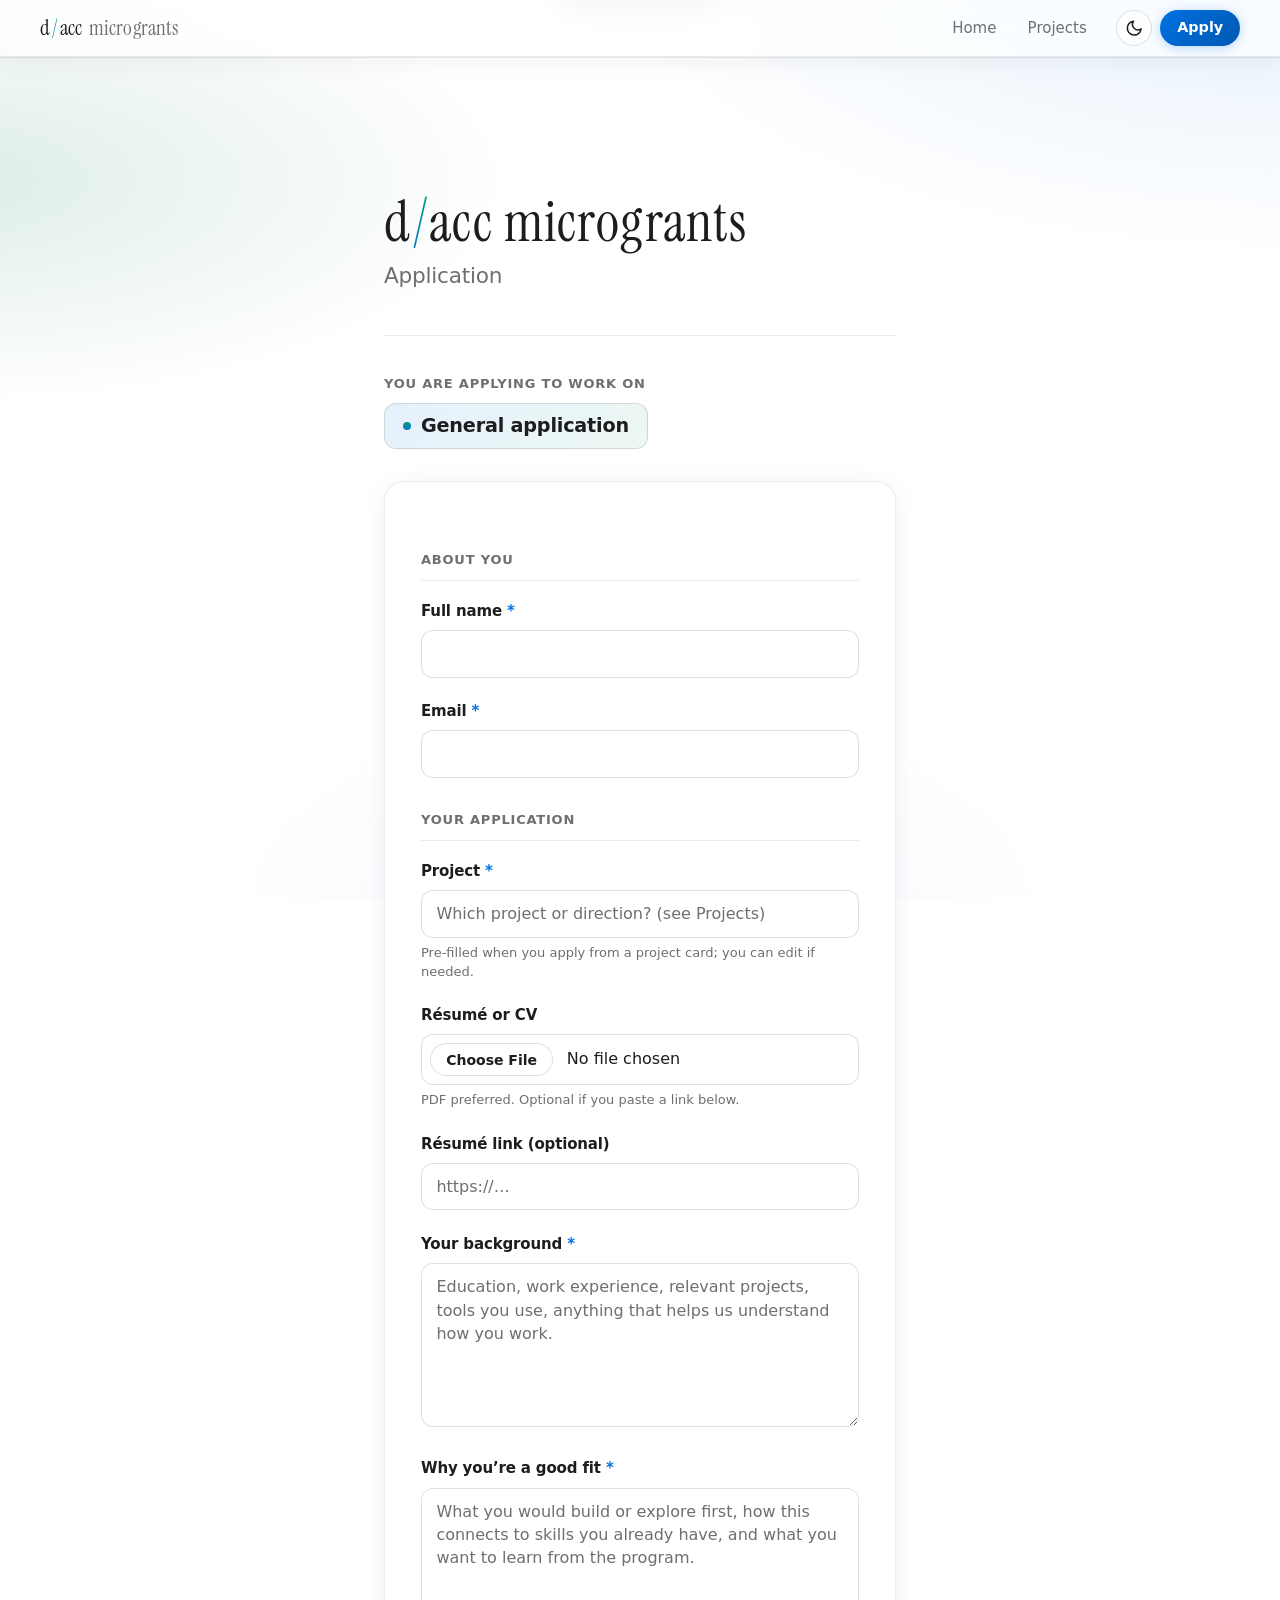
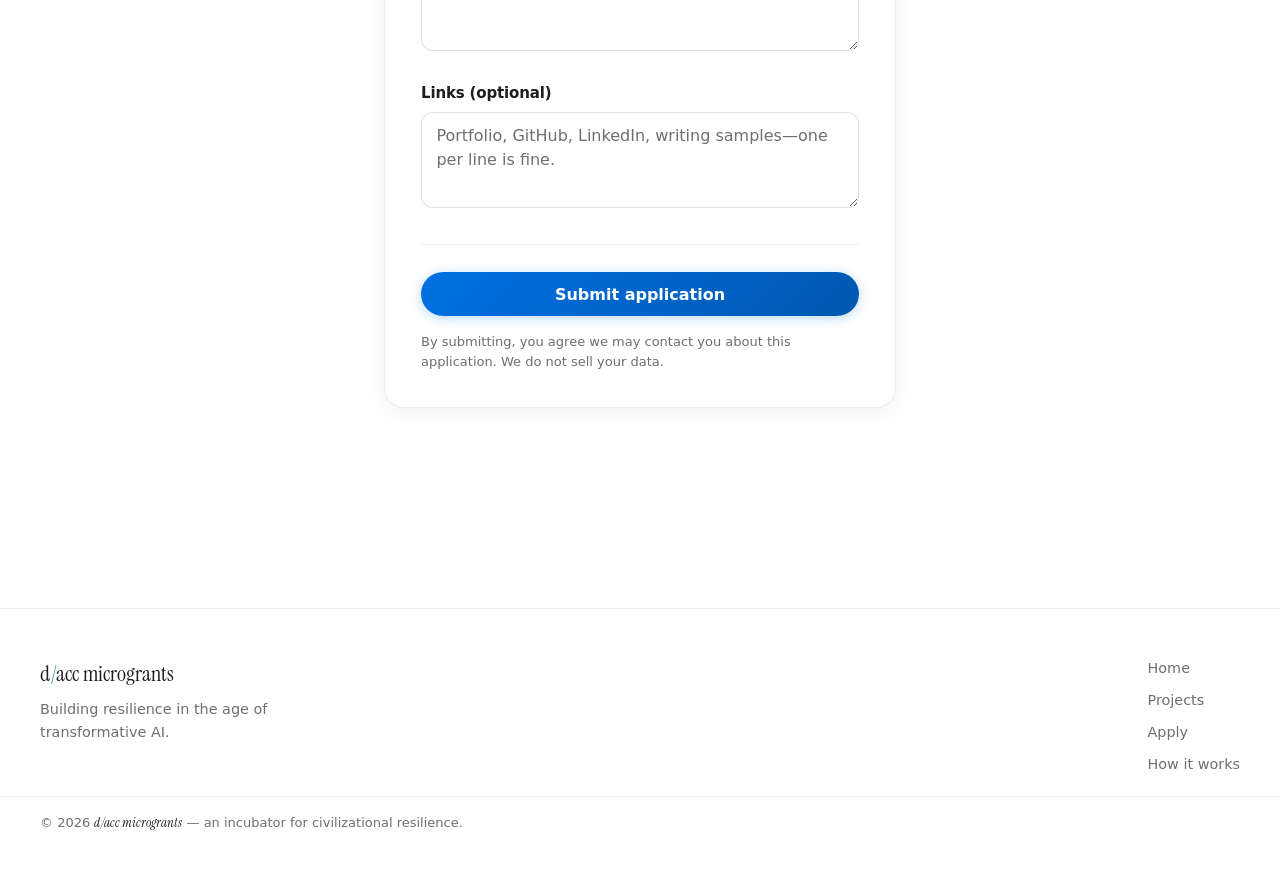
==== commit d7709af8: "Default to white light theme instead of dark mode. Stop auto-switching to dark based on OS preferenc" ====
--- a/apply.html
+++ b/apply.html
@@ -5,15 +5,14 @@
   <meta name="viewport" content="width=device-width, initial-scale=1">
   <title>Apply — d/acc microgrants</title>
   <meta name="description" content="Apply to work on a d/acc microgrants project.">
-  <meta name="theme-color" content="#f5f5f7" media="(prefers-color-scheme: light)">
-  <meta name="theme-color" content="#0b0d11" media="(prefers-color-scheme: dark)">
+  <meta name="theme-color" content="#ffffff">
   <meta name="robots" content="noindex">
   <link rel="icon" href="favicon.svg" type="image/svg+xml">
   <link rel="preconnect" href="https://fonts.googleapis.com">
   <link rel="preconnect" href="https://fonts.gstatic.com" crossorigin>
   <link href="https://fonts.googleapis.com/css2?family=Instrument+Serif:ital@0;1&display=swap" rel="stylesheet">
   <link rel="stylesheet" href="styles.css">
-  <script>(function(){try{var t=localStorage.getItem('theme');if(!t){t=matchMedia('(prefers-color-scheme: dark)').matches?'dark':'light';}document.documentElement.setAttribute('data-theme',t);}catch(e){document.documentElement.setAttribute('data-theme','light');}})();</script>
+  <script>(function(){document.documentElement.setAttribute('data-theme','light');try{localStorage.setItem('theme','light');}catch(e){}})();</script>
   <!-- Form delivery: replace YOUR_EMAIL with the inbox that should receive applications (FormSubmit.co will ask you to confirm it once). -->
 </head>
 <body class="page-apply">
--- a/styles.css
+++ b/styles.css
@@ -5,8 +5,8 @@
    ========================================================================= */
 
 :root {
-  --bg: #f5f5f7;
-  --bg-rgb: 245, 245, 247;
+  --bg: #ffffff;
+  --bg-rgb: 255, 255, 255;
   --bg-elevated: #ffffff;
   --bg-elevated-rgb: 255, 255, 255;
   --text: #1d1d1f;
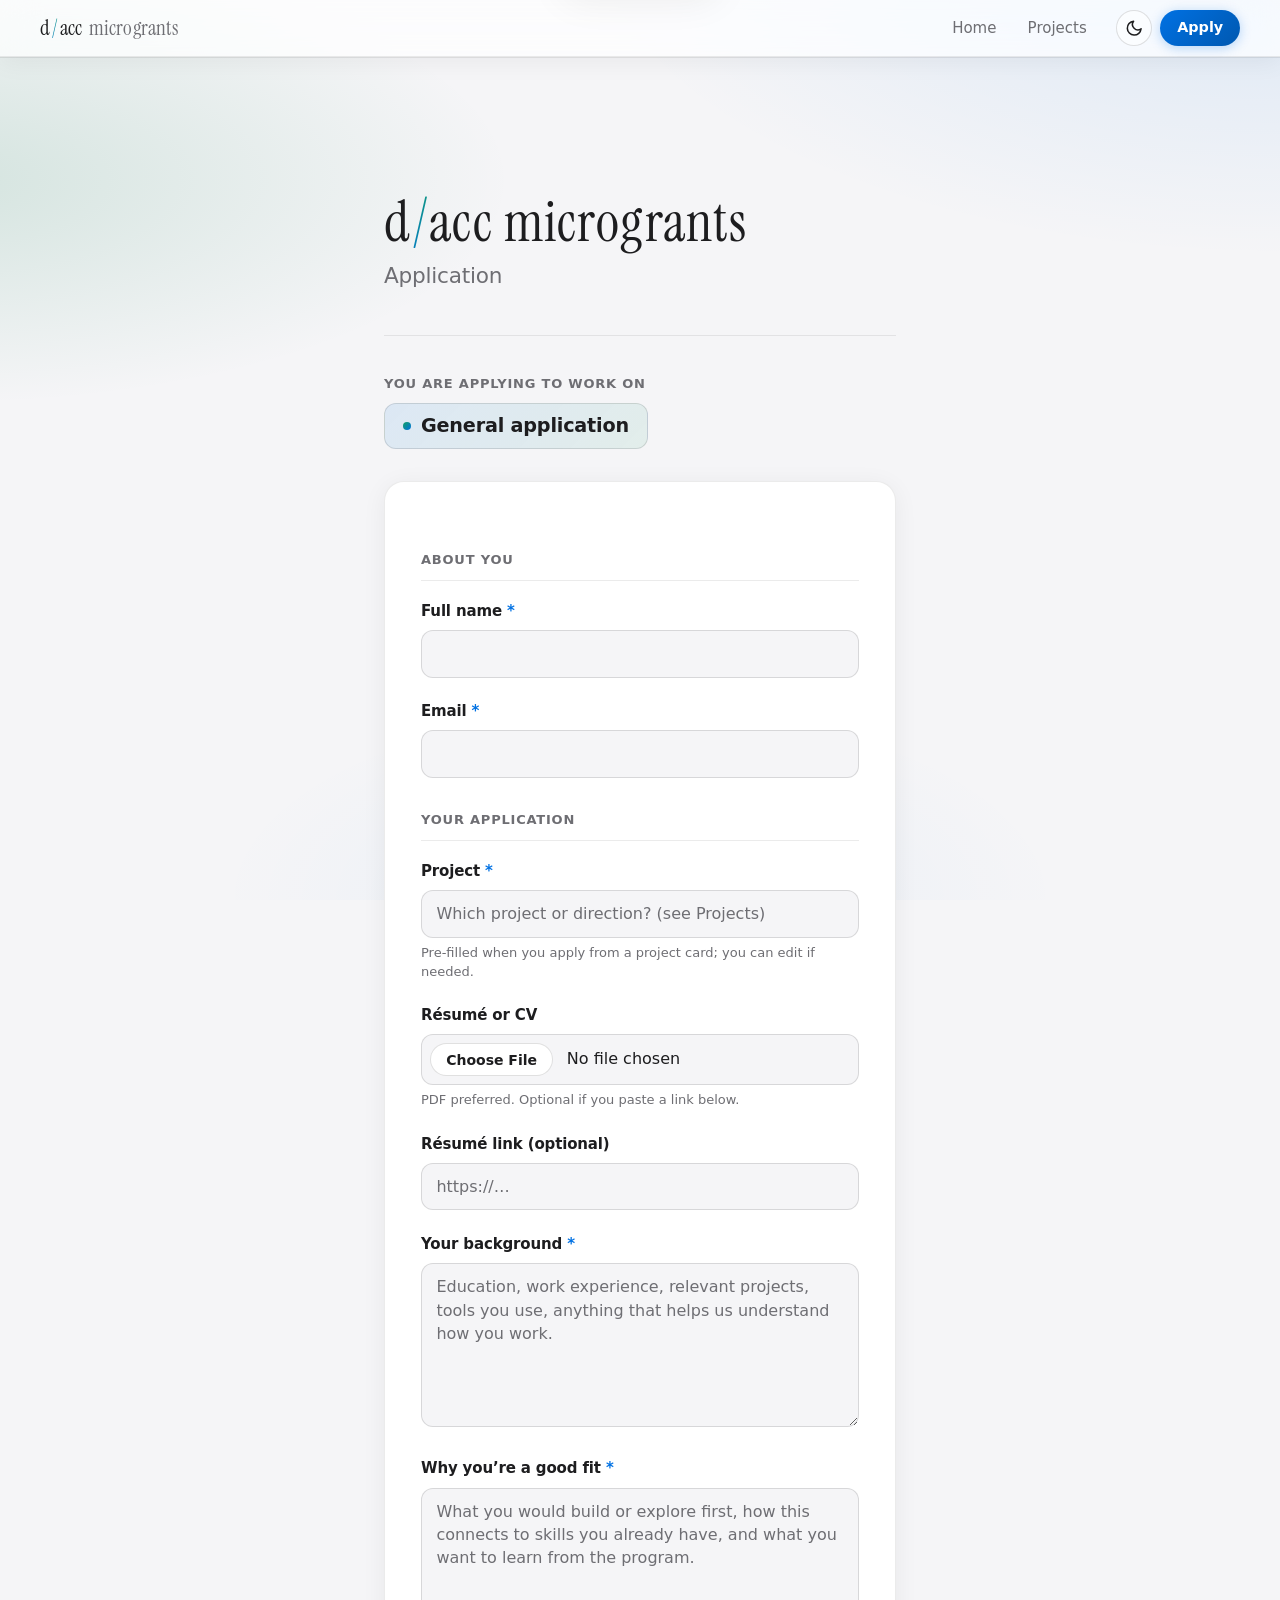
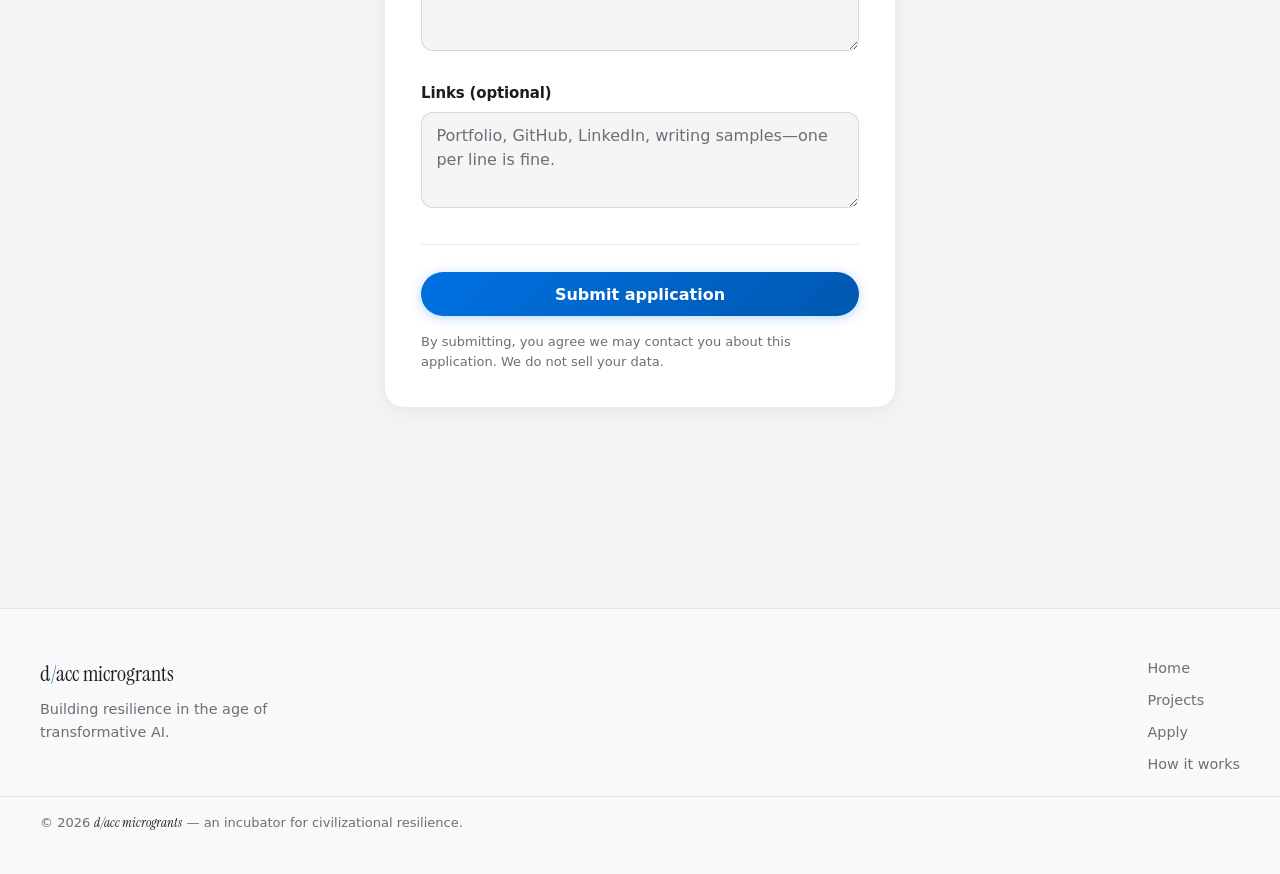
==== commit bc84e312: "Harden reveal fallback, keep Apply CTA on mobile, trim dead CSS - Gate scroll-reveal on html.js so c" ====
--- a/apply.html
+++ b/apply.html
@@ -5,14 +5,15 @@
   <meta name="viewport" content="width=device-width, initial-scale=1">
   <title>Apply — d/acc microgrants</title>
   <meta name="description" content="Apply to work on a d/acc microgrants project.">
-  <meta name="theme-color" content="#ffffff">
+  <meta name="theme-color" content="#f5f5f7" media="(prefers-color-scheme: light)">
+  <meta name="theme-color" content="#0b0d11" media="(prefers-color-scheme: dark)">
   <meta name="robots" content="noindex">
   <link rel="icon" href="favicon.svg" type="image/svg+xml">
   <link rel="preconnect" href="https://fonts.googleapis.com">
   <link rel="preconnect" href="https://fonts.gstatic.com" crossorigin>
   <link href="https://fonts.googleapis.com/css2?family=Instrument+Serif:ital@0;1&display=swap" rel="stylesheet">
   <link rel="stylesheet" href="styles.css">
-  <script>(function(){document.documentElement.setAttribute('data-theme','light');try{localStorage.setItem('theme','light');}catch(e){}})();</script>
+  <script>(function(){var d=document.documentElement;d.classList.add('js');try{var t=localStorage.getItem('theme');if(!t){t=matchMedia('(prefers-color-scheme: dark)').matches?'dark':'light';}d.setAttribute('data-theme',t);}catch(e){d.setAttribute('data-theme','light');}})();</script>
   <!-- Form delivery: replace YOUR_EMAIL with the inbox that should receive applications (FormSubmit.co will ask you to confirm it once). -->
 </head>
 <body class="page-apply">
--- a/styles.css
+++ b/styles.css
@@ -5,8 +5,8 @@
    ========================================================================= */
 
 :root {
-  --bg: #ffffff;
-  --bg-rgb: 255, 255, 255;
+  --bg: #f5f5f7;
+  --bg-rgb: 245, 245, 247;
   --bg-elevated: #ffffff;
   --bg-elevated-rgb: 255, 255, 255;
   --text: #1d1d1f;
@@ -1509,15 +1509,6 @@
   color: var(--text);
 }
 
-/* Legacy footer (kept for any inline footers) */
-footer.legacy {
-  margin-top: clamp(3.5rem, 7vw, 5.5rem);
-  padding-top: 2rem;
-  border-top: 1px solid var(--border);
-  font-size: 0.9375rem;
-  color: var(--muted);
-}
-
 /* ---------- Back to top ---------- */
 .to-top {
   position: fixed;
@@ -1563,15 +1554,17 @@
   height: 1.25rem;
 }
 
-/* ---------- Scroll reveal ---------- */
-[data-reveal] {
+/* ---------- Scroll reveal ----------
+   Gated on html.js (added by the head script) so that without JavaScript the
+   content is simply visible — never hidden behind an animation that can't run. */
+html.js [data-reveal] {
   opacity: 0;
   transform: translateY(18px);
   transition: opacity 0.6s ease, transform 0.6s ease;
   will-change: opacity, transform;
 }
 
-[data-reveal].is-in {
+html.js [data-reveal].is-in {
   opacity: 1;
   transform: none;
 }
@@ -1587,7 +1580,7 @@
     animation-duration: 0.001ms !important;
     transition-duration: 0.001ms !important;
   }
-  [data-reveal] {
+  html.js [data-reveal] {
     opacity: 1;
     transform: none;
   }
@@ -1597,10 +1590,23 @@
   .site-bar-mark-light {
     display: none;
   }
+  .site-bar-inner {
+    gap: 0.5rem;
+  }
+  .site-nav a {
+    padding: 0.4rem 0.7rem;
+  }
   .site-cta {
-    display: none;
+    padding: 0.42rem 0.85rem;
   }
   .project-area {
     scroll-margin-top: calc(var(--bar-h) + 9rem);
   }
 }
+
+@media (max-width: 380px) {
+  /* Reclaim space on very narrow screens — cards and footer still link to Apply. */
+  .site-cta {
+    display: none;
+  }
+}
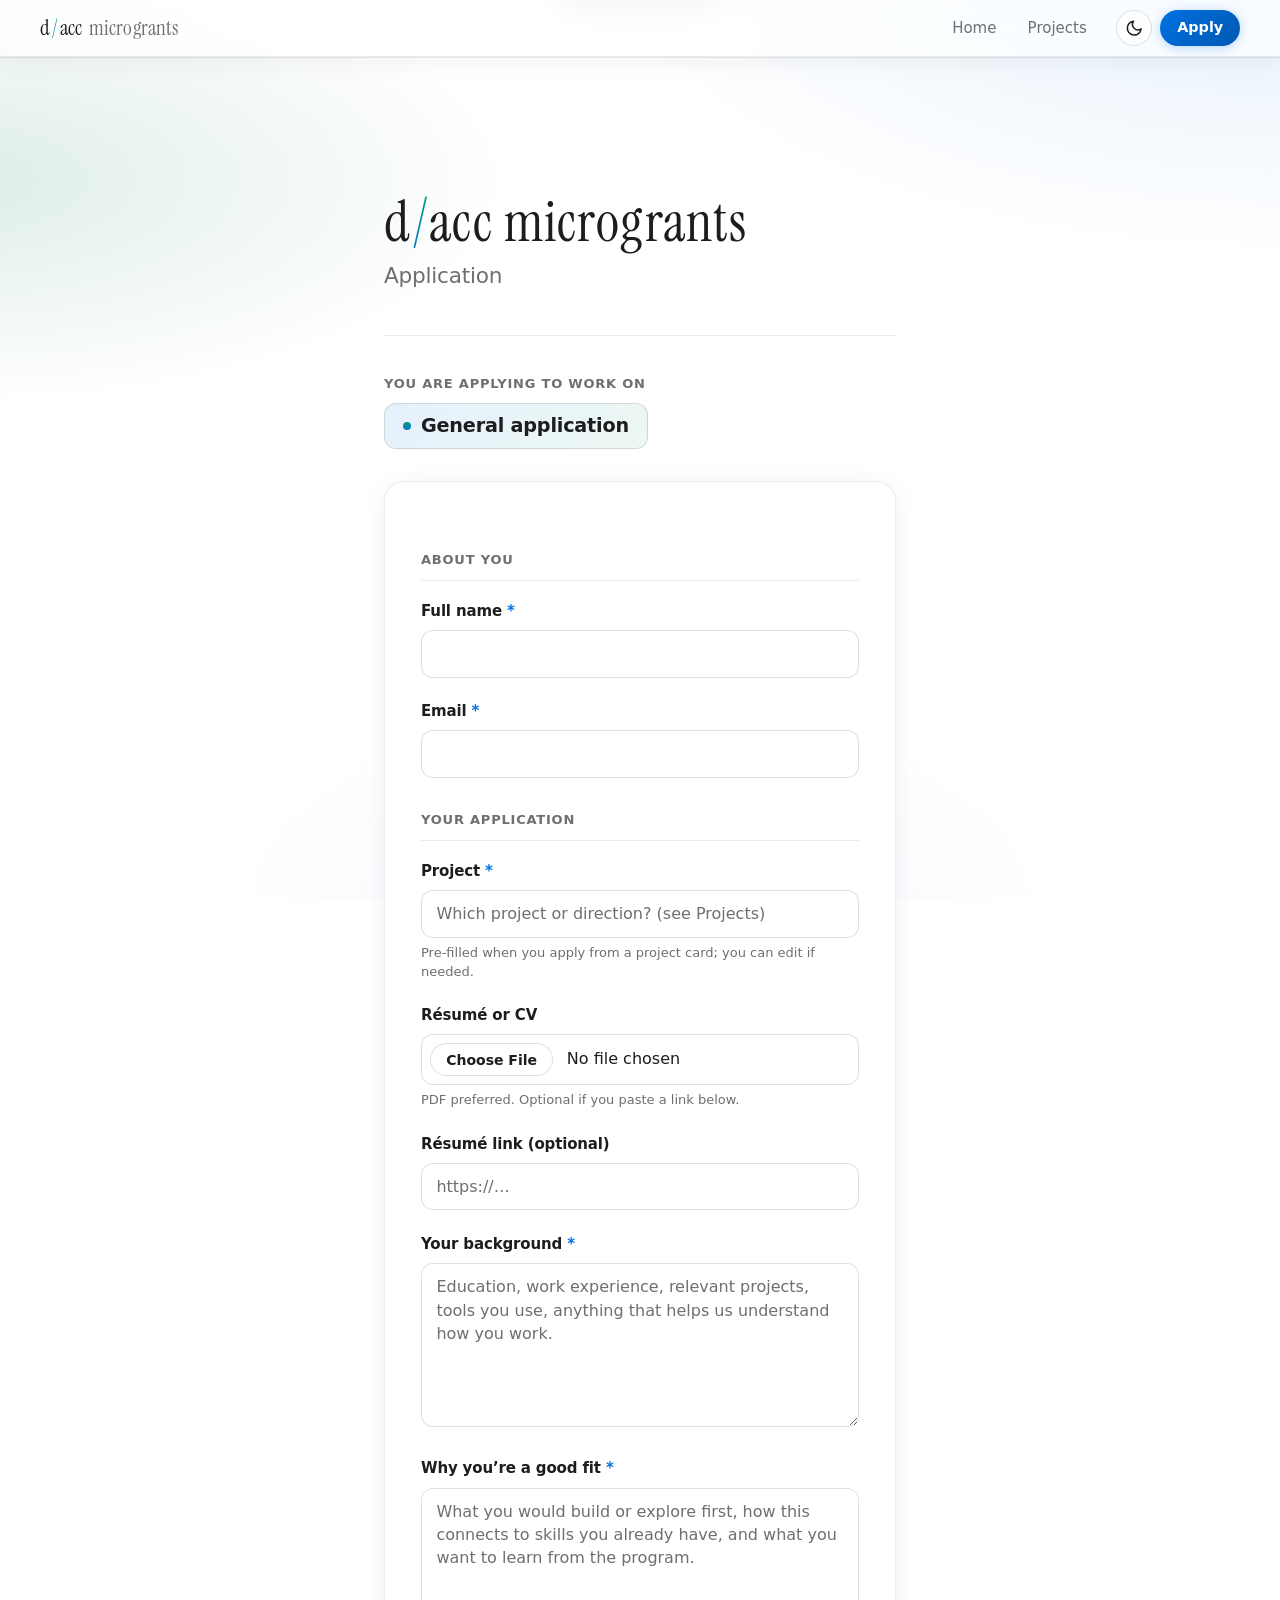
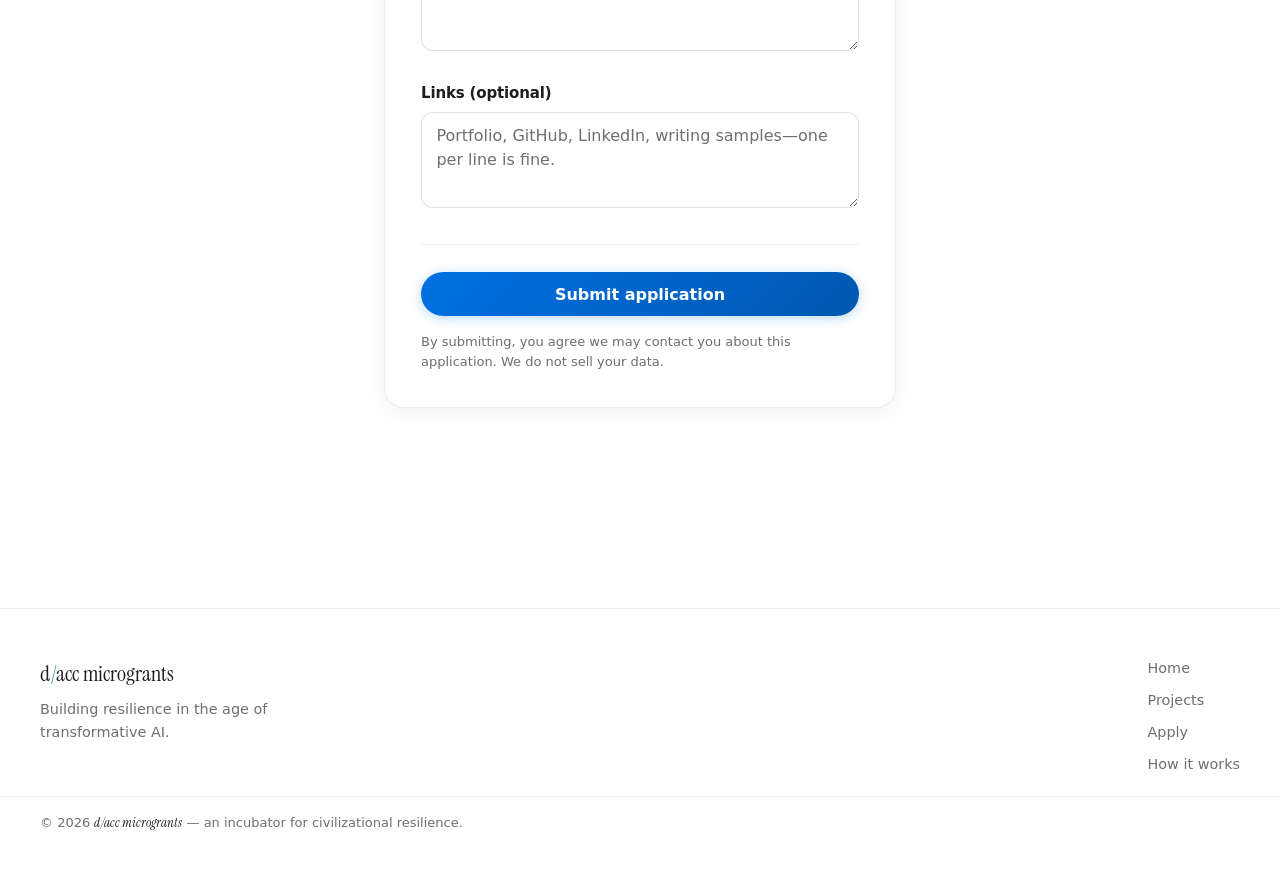
==== commit 56e34036: "Merge remote-tracking branch 'origin/main' into claude/dreamy-knuth-Sk2Bd # Conflicts: #	apply.html " ====
--- a/apply.html
+++ b/apply.html
@@ -5,16 +5,16 @@
   <meta name="viewport" content="width=device-width, initial-scale=1">
   <title>Apply — d/acc microgrants</title>
   <meta name="description" content="Apply to work on a d/acc microgrants project.">
-  <meta name="theme-color" content="#f5f5f7" media="(prefers-color-scheme: light)">
-  <meta name="theme-color" content="#0b0d11" media="(prefers-color-scheme: dark)">
+  <meta name="theme-color" content="#ffffff">
   <meta name="robots" content="noindex">
   <link rel="icon" href="favicon.svg" type="image/svg+xml">
   <link rel="preconnect" href="https://fonts.googleapis.com">
   <link rel="preconnect" href="https://fonts.gstatic.com" crossorigin>
   <link href="https://fonts.googleapis.com/css2?family=Instrument+Serif:ital@0;1&display=swap" rel="stylesheet">
   <link rel="stylesheet" href="styles.css">
-  <script>(function(){var d=document.documentElement;d.classList.add('js');try{var t=localStorage.getItem('theme');if(!t){t=matchMedia('(prefers-color-scheme: dark)').matches?'dark':'light';}d.setAttribute('data-theme',t);}catch(e){d.setAttribute('data-theme','light');}})();</script>
+
   <!-- Form delivery: replace YOUR_EMAIL with the inbox that should receive applications (FormSubmit.co will ask you to confirm it once). -->
+  <script>(function(){var d=document.documentElement;d.classList.add('js');try{var t=localStorage.getItem('theme');d.setAttribute('data-theme',t==='dark'?'dark':'light');}catch(e){d.setAttribute('data-theme','light');}})();</script>
 </head>
 <body class="page-apply">
   <a class="skip-link" href="#main">Skip to content</a>
--- a/styles.css
+++ b/styles.css
@@ -5,8 +5,8 @@
    ========================================================================= */
 
 :root {
-  --bg: #f5f5f7;
-  --bg-rgb: 245, 245, 247;
+  --bg: #ffffff;
+  --bg-rgb: 255, 255, 255;
   --bg-elevated: #ffffff;
   --bg-elevated-rgb: 255, 255, 255;
   --text: #1d1d1f;
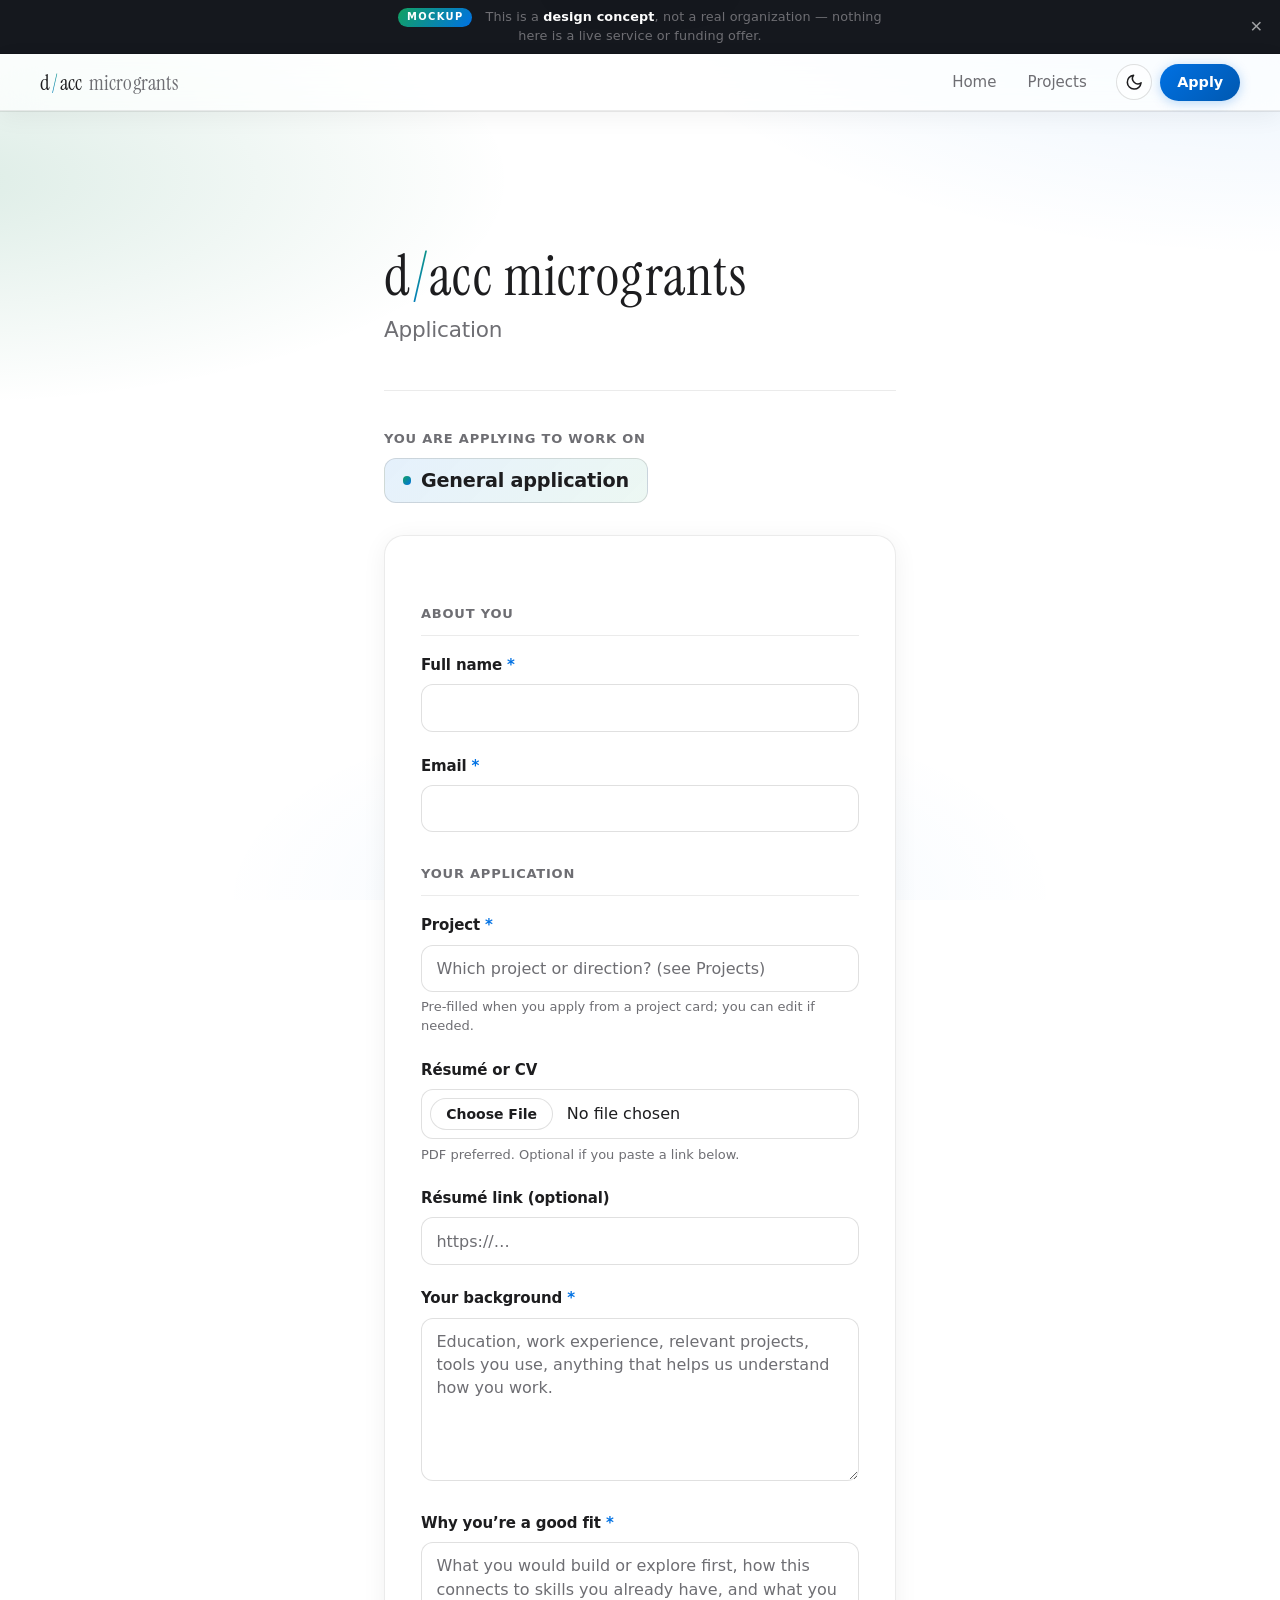
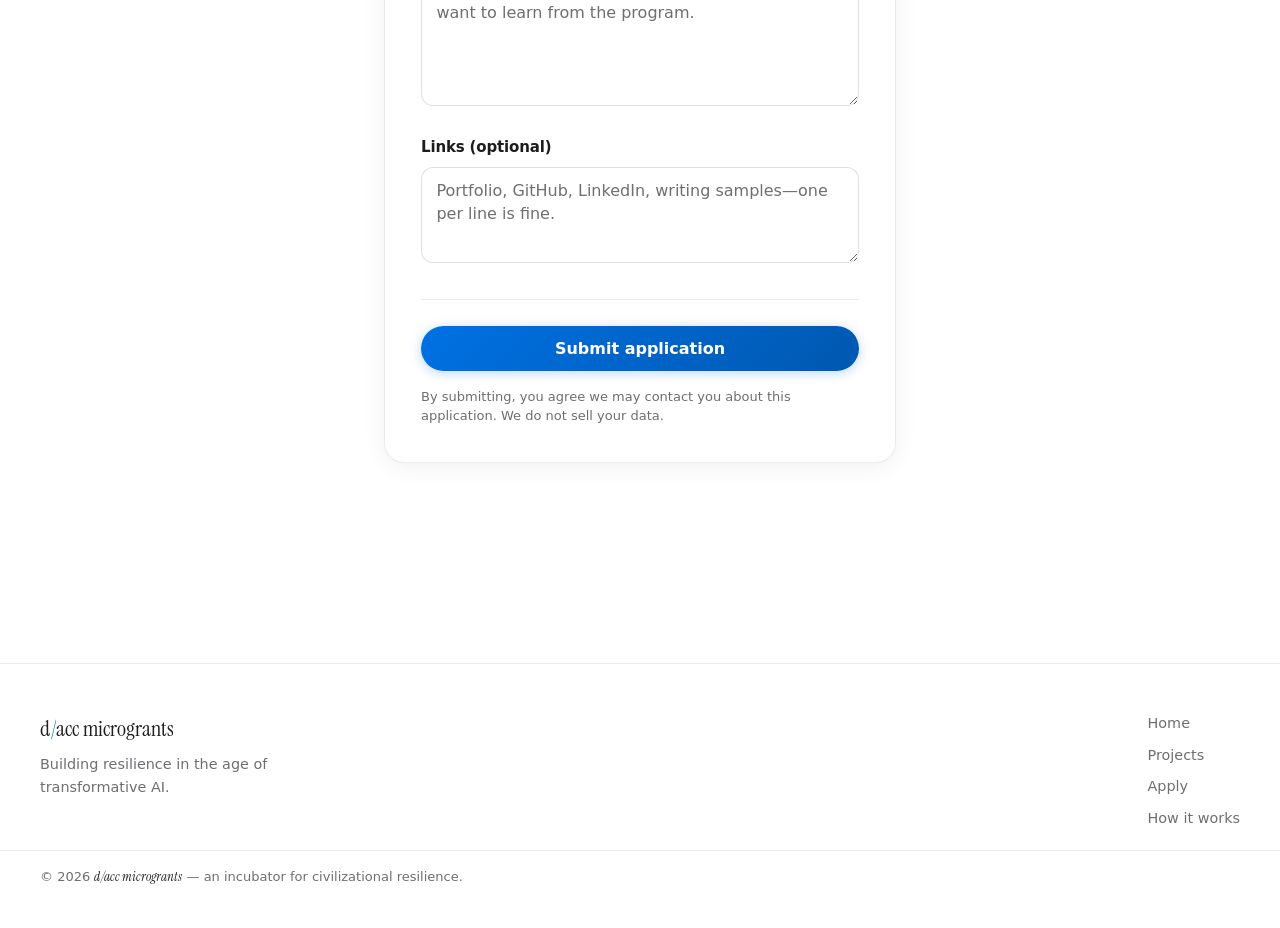
==== commit 84411423: "Add dismissible "design concept" mockup notice banner Mirror the notice ai-safety-studio shows at th" ====
--- a/apply.html
+++ b/apply.html
@@ -13,11 +13,23 @@
   <link href="https://fonts.googleapis.com/css2?family=Instrument+Serif:ital@0;1&display=swap" rel="stylesheet">
   <link rel="stylesheet" href="styles.css">
 
-  <!-- Form delivery: replace YOUR_EMAIL with the inbox that should receive applications (FormSubmit.co will ask you to confirm it once). -->
-  <script>(function(){var d=document.documentElement;d.classList.add('js');try{var t=localStorage.getItem('theme');d.setAttribute('data-theme',t==='dark'?'dark':'light');}catch(e){d.setAttribute('data-theme','light');}})();</script>
+  <!-- Form delivery: applications are emailed to contact@orlandotorres.org via FormSubmit.co.
+       The first real submission triggers a one-time confirmation email you must click to activate.
+       To keep the address out of the public HTML, you can later swap it for the hashed endpoint
+       FormSubmit gives you (https://formsubmit.co/<your-random-token>). -->
+  <script>(function(){var d=document.documentElement;d.classList.add('js');try{var t=localStorage.getItem('theme');d.setAttribute('data-theme',t==='dark'?'dark':'light');if(localStorage.getItem('mockupNoticeDismissed')==='1')d.classList.add('promo-hidden');}catch(e){d.setAttribute('data-theme','light');}})();</script>
 </head>
 <body class="page-apply">
   <a class="skip-link" href="#main">Skip to content</a>
+
+  <!-- Mockup notice -->
+  <div class="promo" role="note">
+    <p class="promo__text">
+      <span class="promo__badge">Mockup</span>
+      This is a <strong>design concept</strong>, not a real organization — nothing here is a live service or funding offer.
+    </p>
+    <button class="promo__dismiss" type="button" aria-label="Dismiss notice" data-promo-dismiss>&times;</button>
+  </div>
 
   <header class="site-bar" role="banner">
     <div class="site-bar-inner">
@@ -47,7 +59,7 @@
 
     <form
       class="apply-form"
-      action="https://formsubmit.co/YOUR_EMAIL@example.com"
+      action="https://formsubmit.co/contact@orlandotorres.org"
       method="post"
       enctype="multipart/form-data"
     >
--- a/styles.css
+++ b/styles.css
@@ -147,6 +147,85 @@
 .skip-link:focus {
   transform: translate(-50%, 0);
   outline: 2px solid #fff;
+  outline-offset: 2px;
+}
+
+/* ---------- Mockup notice banner ----------
+   A dismissible strip flagging that this is a design concept, not a live
+   service. Stays dark in both themes so it reads as page chrome; the inline
+   <head> script hides it pre-paint once dismissed (no layout flash). */
+html.promo-hidden .promo {
+  display: none;
+}
+
+.promo {
+  position: relative;
+  display: flex;
+  align-items: center;
+  justify-content: center;
+  gap: 0.75rem;
+  padding: 0.5rem 2.75rem;
+  background: #15181e;
+  border-bottom: 1px solid var(--border-strong);
+  color: rgba(255, 255, 255, 0.74);
+  text-align: center;
+}
+
+.promo__text {
+  margin: 0;
+  font-size: 0.8rem;
+  line-height: 1.45;
+  letter-spacing: 0.01em;
+}
+
+.promo__badge {
+  display: inline-flex;
+  align-items: center;
+  margin-right: 0.55rem;
+  padding: 0.14rem 0.55rem;
+  border-radius: var(--radius-pill);
+  background: linear-gradient(125deg, var(--accent-green-mid) 0%, var(--accent-blue) 100%);
+  color: #fff;
+  font-size: 0.62rem;
+  font-weight: 700;
+  letter-spacing: 0.14em;
+  text-transform: uppercase;
+  white-space: nowrap;
+  vertical-align: middle;
+}
+
+.promo__text strong {
+  color: #fff;
+  font-weight: 600;
+}
+
+.promo__dismiss {
+  position: absolute;
+  top: 50%;
+  right: 0.6rem;
+  transform: translateY(-50%);
+  display: grid;
+  place-items: center;
+  width: 28px;
+  height: 28px;
+  padding: 0;
+  border: 0;
+  border-radius: 50%;
+  background: transparent;
+  color: rgba(255, 255, 255, 0.6);
+  font-size: 1.3rem;
+  line-height: 1;
+  cursor: pointer;
+  transition: background 0.2s ease, color 0.2s ease;
+}
+
+.promo__dismiss:hover {
+  background: rgba(255, 255, 255, 0.12);
+  color: #fff;
+}
+
+.promo__dismiss:focus-visible {
+  outline: 2px solid var(--accent-blue);
   outline-offset: 2px;
 }
 
